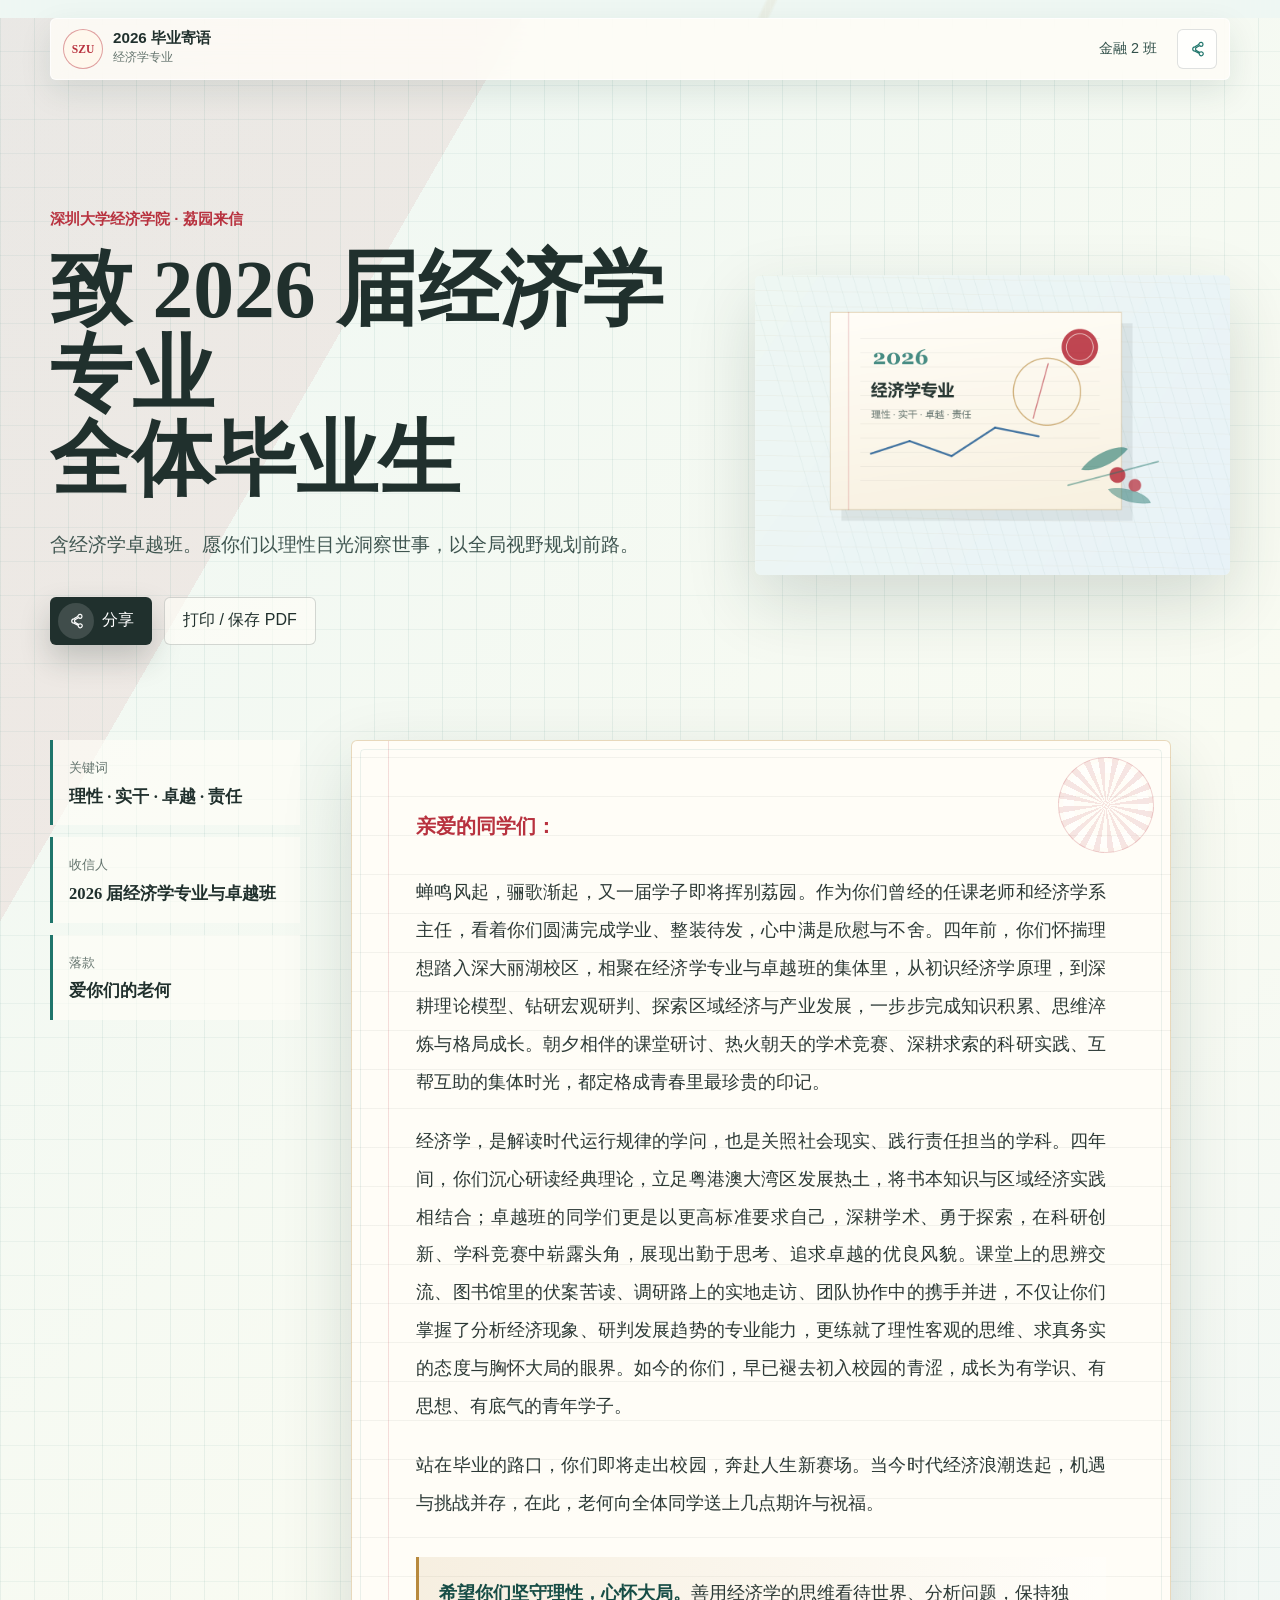
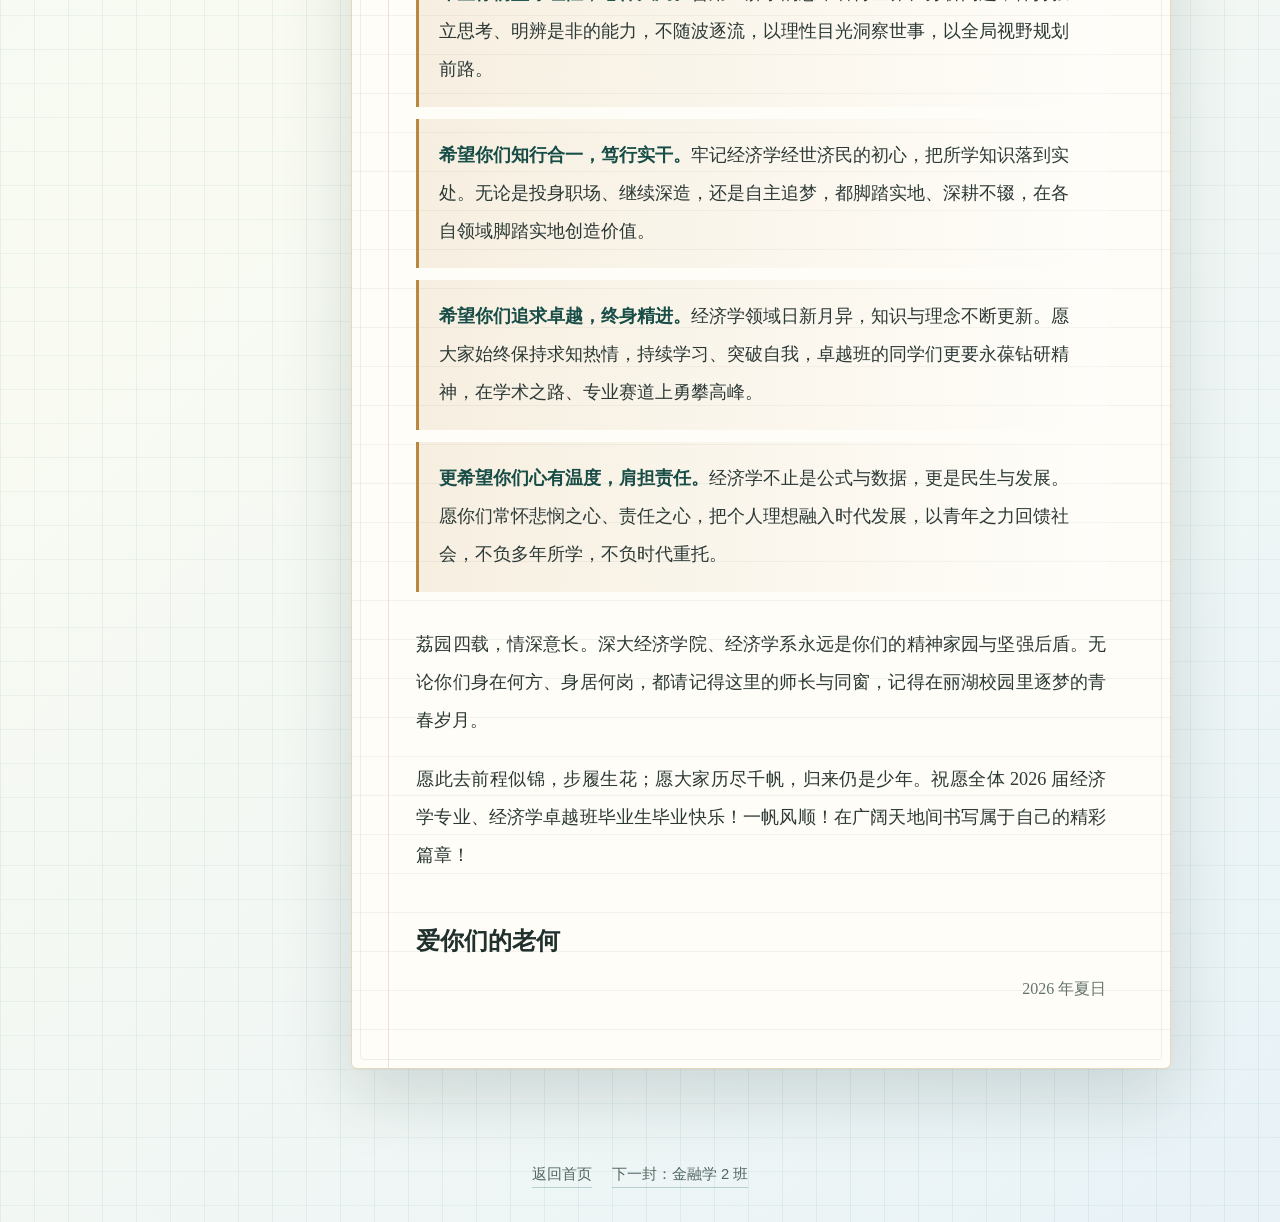
==== economics/index.html @ 9182ce5f "Add files via upload" ====
<!doctype html>
<html lang="zh-CN">
  <head>
    <meta charset="utf-8">
    <meta name="viewport" content="width=device-width, initial-scale=1">
    <title>致 2026 届经济学专业全体毕业生</title>
    <meta name="description" content="老何写给 2026 届经济学专业与经济学卓越班全体毕业生的毕业寄语。">
    <meta property="og:type" content="article">
    <meta property="og:title" content="致 2026 届经济学专业全体毕业生">
    <meta property="og:description" content="愿此去前程似锦，步履生花。">
    <meta property="og:image" content="../assets/economics-share.png">
    <meta name="theme-color" content="#eef7f3">
    <link rel="manifest" href="../manifest.webmanifest">
    <link rel="stylesheet" href="../assets/styles.css">
  </head>
  <body class="letter-page economics-page">
    <div class="reading-progress" aria-hidden="true"></div>
    <header class="topbar">
      <a class="brand-mark" href="../" aria-label="返回首页">
        <span class="brand-seal">SZU</span>
        <span>
          <strong>2026 毕业寄语</strong>
          <small>经济学专业</small>
        </span>
      </a>
      <nav class="top-actions" aria-label="页面导航">
        <a href="../finance-2/" class="ghost-link">金融 2 班</a>
        <button class="icon-button" type="button" data-share title="分享本页" aria-label="分享本页">
          <svg viewBox="0 0 24 24"><path d="M18 8a3 3 0 1 0-2.8-4H15a3 3 0 0 0 .2 1L8.8 8.7A3 3 0 1 0 9 15.3l6.4 3.6a3 3 0 1 0 .8-1.8L9.8 13.5a3.2 3.2 0 0 0 0-3l6.4-3.6c.5.6 1.1 1 1.8 1.1Z"/></svg>
        </button>
      </nav>
    </header>

    <main>
      <section class="letter-hero">
        <div class="letter-hero-copy">
          <p class="kicker">深圳大学经济学院 · 荔园来信</p>
          <h1>致 2026 届经济学专业<br>全体毕业生</h1>
          <p class="lead">含经济学卓越班。愿你们以理性目光洞察世事，以全局视野规划前路。</p>
          <div class="letter-actions">
            <button type="button" class="primary-link button-link" data-share>
              <span class="icon-circle" aria-hidden="true">
                <svg viewBox="0 0 24 24"><path d="M18 8a3 3 0 1 0-2.8-4H15a3 3 0 0 0 .2 1L8.8 8.7A3 3 0 1 0 9 15.3l6.4 3.6a3 3 0 1 0 .8-1.8L9.8 13.5a3.2 3.2 0 0 0 0-3l6.4-3.6c.5.6 1.1 1 1.8 1.1Z"/></svg>
              </span>
              分享
            </button>
            <button type="button" class="secondary-link button-link" data-print>打印 / 保存 PDF</button>
          </div>
        </div>
        <figure class="hero-art">
          <img src="../assets/economics-share.png" alt="经济学毕业信笺插画">
        </figure>
      </section>

      <section class="letter-layout">
        <aside class="letter-side">
          <div class="side-block">
            <span>关键词</span>
            <strong>理性 · 实干 · 卓越 · 责任</strong>
          </div>
          <div class="side-block">
            <span>收信人</span>
            <strong>2026 届经济学专业与卓越班</strong>
          </div>
          <div class="side-block">
            <span>落款</span>
            <strong>爱你们的老何</strong>
          </div>
        </aside>

        <article class="letter-paper">
          <p class="letter-to">亲爱的同学们：</p>
          <p>蝉鸣风起，骊歌渐起，又一届学子即将挥别荔园。作为你们曾经的任课老师和经济学系主任，看着你们圆满完成学业、整装待发，心中满是欣慰与不舍。四年前，你们怀揣理想踏入深大丽湖校区，相聚在经济学专业与卓越班的集体里，从初识经济学原理，到深耕理论模型、钻研宏观研判、探索区域经济与产业发展，一步步完成知识积累、思维淬炼与格局成长。朝夕相伴的课堂研讨、热火朝天的学术竞赛、深耕求索的科研实践、互帮互助的集体时光，都定格成青春里最珍贵的印记。</p>
          <p>经济学，是解读时代运行规律的学问，也是关照社会现实、践行责任担当的学科。四年间，你们沉心研读经典理论，立足粤港澳大湾区发展热土，将书本知识与区域经济实践相结合；卓越班的同学们更是以更高标准要求自己，深耕学术、勇于探索，在科研创新、学科竞赛中崭露头角，展现出勤于思考、追求卓越的优良风貌。课堂上的思辨交流、图书馆里的伏案苦读、调研路上的实地走访、团队协作中的携手并进，不仅让你们掌握了分析经济现象、研判发展趋势的专业能力，更练就了理性客观的思维、求真务实的态度与胸怀大局的眼界。如今的你们，早已褪去初入校园的青涩，成长为有学识、有思想、有底气的青年学子。</p>
          <p>站在毕业的路口，你们即将走出校园，奔赴人生新赛场。当今时代经济浪潮迭起，机遇与挑战并存，在此，老何向全体同学送上几点期许与祝福。</p>

          <div class="wish-list" aria-label="期许与祝福">
            <p><strong>希望你们坚守理性，心怀大局。</strong>善用经济学的思维看待世界、分析问题，保持独立思考、明辨是非的能力，不随波逐流，以理性目光洞察世事，以全局视野规划前路。</p>
            <p><strong>希望你们知行合一，笃行实干。</strong>牢记经济学经世济民的初心，把所学知识落到实处。无论是投身职场、继续深造，还是自主追梦，都脚踏实地、深耕不辍，在各自领域脚踏实地创造价值。</p>
            <p><strong>希望你们追求卓越，终身精进。</strong>经济学领域日新月异，知识与理念不断更新。愿大家始终保持求知热情，持续学习、突破自我，卓越班的同学们更要永葆钻研精神，在学术之路、专业赛道上勇攀高峰。</p>
            <p><strong>更希望你们心有温度，肩担责任。</strong>经济学不止是公式与数据，更是民生与发展。愿你们常怀悲悯之心、责任之心，把个人理想融入时代发展，以青年之力回馈社会，不负多年所学，不负时代重托。</p>
          </div>

          <p>荔园四载，情深意长。深大经济学院、经济学系永远是你们的精神家园与坚强后盾。无论你们身在何方、身居何岗，都请记得这里的师长与同窗，记得在丽湖校园里逐梦的青春岁月。</p>
          <p>愿此去前程似锦，步履生花；愿大家历尽千帆，归来仍是少年。祝愿全体 2026 届经济学专业、经济学卓越班毕业生毕业快乐！一帆风顺！在广阔天地间书写属于自己的精彩篇章！</p>

          <footer class="letter-signature">
            <p>爱你们的老何</p>
            <time datetime="2026-06">2026 年夏日</time>
          </footer>
        </article>
      </section>
    </main>

    <footer class="site-footer">
      <a href="../">返回首页</a>
      <a href="../finance-2/">下一封：金融学 2 班</a>
    </footer>
    <script src="../assets/main.js"></script>
  </body>
</html>
---- assets/styles.css ----
:root {
  --ink: #20302d;
  --muted: #64746e;
  --paper: #fffdf7;
  --paper-deep: #f7f0df;
  --mist: #eef7f3;
  --mist-2: #d9ece8;
  --jade: #1f756b;
  --blue: #1e5b93;
  --lychee: #b8323f;
  --gold: #b8893d;
  --line: rgba(32, 48, 45, 0.14);
  --shadow: 0 26px 70px rgba(17, 47, 43, 0.16);
  --radius: 6px;
  --serif: "Source Han Serif SC", "Noto Serif CJK SC", "Songti SC", "SimSun", serif;
  --sans: "Source Han Sans SC", "Noto Sans CJK SC", "Microsoft YaHei", sans-serif;
}

* {
  box-sizing: border-box;
}

html {
  min-width: 320px;
  background: var(--mist);
  color: var(--ink);
  scroll-behavior: smooth;
}

body {
  min-height: 100vh;
  margin: 0;
  font-family: var(--sans);
  line-height: 1.8;
  letter-spacing: 0;
  background:
    linear-gradient(90deg, rgba(31, 117, 107, 0.08) 1px, transparent 1px),
    linear-gradient(0deg, rgba(31, 117, 107, 0.06) 1px, transparent 1px),
    linear-gradient(120deg, rgba(184, 50, 63, 0.08) 0 18%, transparent 18% 100%),
    linear-gradient(135deg, #eef7f3 0%, #f9fbf2 48%, #e8f2f7 100%);
  background-size: 34px 34px, 34px 34px, auto, auto;
}

body::before {
  content: "";
  position: fixed;
  inset: 0;
  z-index: -1;
  pointer-events: none;
  opacity: 0.28;
  background-image:
    linear-gradient(115deg, transparent 0 45%, rgba(184, 137, 61, 0.25) 45.2% 45.6%, transparent 45.8% 100%),
    repeating-linear-gradient(90deg, rgba(255, 255, 255, 0.28) 0 1px, transparent 1px 5px);
}

a {
  color: inherit;
  text-decoration: none;
}

button,
a {
  -webkit-tap-highlight-color: transparent;
}

button {
  font: inherit;
}

svg {
  width: 1em;
  height: 1em;
  fill: none;
  stroke: currentColor;
  stroke-linecap: round;
  stroke-linejoin: round;
  stroke-width: 1.8;
}

img {
  display: block;
  max-width: 100%;
}

.reading-progress {
  position: fixed;
  top: 0;
  left: 0;
  z-index: 20;
  width: 0;
  height: 3px;
  background: linear-gradient(90deg, var(--lychee), var(--gold), var(--jade));
  box-shadow: 0 2px 12px rgba(184, 50, 63, 0.24);
}

.topbar {
  position: sticky;
  top: 0;
  z-index: 10;
  display: flex;
  align-items: center;
  justify-content: space-between;
  gap: 18px;
  width: min(1180px, calc(100% - 40px));
  margin: 18px auto 0;
  padding: 10px 12px;
  border: 1px solid rgba(255, 255, 255, 0.72);
  border-radius: var(--radius);
  background: rgba(255, 253, 247, 0.82);
  box-shadow: 0 12px 32px rgba(24, 55, 50, 0.1);
  backdrop-filter: blur(16px);
}

.brand-mark {
  display: inline-flex;
  align-items: center;
  gap: 10px;
  min-width: 0;
}

.brand-seal {
  display: grid;
  flex: 0 0 auto;
  width: 40px;
  height: 40px;
  place-items: center;
  border: 1px solid rgba(184, 50, 63, 0.45);
  border-radius: 50%;
  color: var(--lychee);
  font-family: Georgia, "Times New Roman", serif;
  font-size: 0.72rem;
  font-weight: 700;
  letter-spacing: 0;
  background: #fff8ed;
}

.brand-mark strong,
.brand-mark small {
  display: block;
  overflow: hidden;
  text-overflow: ellipsis;
  white-space: nowrap;
}

.brand-mark strong {
  font-size: 0.95rem;
  line-height: 1.2;
}

.brand-mark small {
  color: var(--muted);
  font-size: 0.75rem;
}

.top-actions {
  display: inline-flex;
  align-items: center;
  gap: 8px;
  flex: 0 0 auto;
}

.ghost-link,
.icon-button,
.primary-link,
.secondary-link {
  display: inline-flex;
  align-items: center;
  justify-content: center;
  gap: 8px;
  min-height: 40px;
  border-radius: var(--radius);
}

.ghost-link {
  padding: 0 12px;
  color: #31504a;
  font-size: 0.9rem;
}

.ghost-link:hover,
.ghost-link:focus-visible {
  background: rgba(31, 117, 107, 0.1);
}

.icon-button {
  width: 40px;
  border: 1px solid var(--line);
  color: var(--jade);
  background: rgba(255, 255, 255, 0.7);
  cursor: pointer;
}

.icon-button:hover,
.icon-button:focus-visible {
  border-color: rgba(31, 117, 107, 0.45);
  background: #fff;
}

main {
  width: min(1180px, calc(100% - 40px));
  margin: 0 auto;
}

.home-hero,
.letter-hero {
  display: grid;
  grid-template-columns: minmax(0, 1fr) minmax(360px, 0.74fr);
  gap: clamp(26px, 5vw, 72px);
  align-items: center;
  min-height: min(640px, calc(100vh - 170px));
  padding: clamp(42px, 7vw, 96px) 0 40px;
}

.home-copy,
.letter-hero-copy {
  position: relative;
  z-index: 1;
}

.kicker {
  margin: 0 0 16px;
  color: var(--lychee);
  font-size: 0.95rem;
  font-weight: 700;
}

h1 {
  margin: 0;
  max-width: 820px;
  font-family: var(--serif);
  font-size: 5.8rem;
  font-weight: 800;
  line-height: 1.04;
  letter-spacing: 0;
}

.letter-hero h1 {
  font-size: 5.1rem;
}

.lead {
  max-width: 660px;
  margin: 24px 0 0;
  color: #3f5550;
  font-size: 1.16rem;
  line-height: 1.95;
}

.hero-commands,
.letter-actions {
  display: flex;
  flex-wrap: wrap;
  gap: 12px;
  margin-top: 34px;
}

.primary-link,
.secondary-link {
  border: 0;
  cursor: pointer;
}

.primary-link {
  min-height: 48px;
  padding: 0 18px 0 8px;
  color: #fff;
  background: var(--ink);
  box-shadow: 0 14px 30px rgba(32, 48, 45, 0.22);
}

.secondary-link {
  min-height: 48px;
  padding: 0 18px;
  border: 1px solid rgba(32, 48, 45, 0.18);
  color: var(--ink);
  background: rgba(255, 253, 247, 0.62);
}

.primary-link:hover,
.primary-link:focus-visible {
  transform: translateY(-1px);
  background: #14211e;
}

.secondary-link:hover,
.secondary-link:focus-visible {
  transform: translateY(-1px);
  border-color: rgba(31, 117, 107, 0.42);
  background: #fffdf7;
}

.button-link {
  appearance: none;
}

.icon-circle {
  display: grid;
  width: 36px;
  height: 36px;
  place-items: center;
  border-radius: 50%;
  background: rgba(255, 255, 255, 0.14);
}

.hero-art {
  position: relative;
  margin: 0;
}

.hero-art img {
  width: 100%;
  border-radius: var(--radius);
  box-shadow: var(--shadow);
}

.hero-art::before {
  content: "";
  position: absolute;
  inset: 14px -14px -14px 14px;
  z-index: -1;
  border: 1px solid rgba(184, 137, 61, 0.42);
  border-radius: var(--radius);
}

.home-art {
  transform: rotate(1.2deg);
}

.letter-grid {
  display: grid;
  grid-template-columns: repeat(2, minmax(0, 1fr));
  gap: 18px;
  padding: 8px 0 70px;
}

.letter-tile {
  position: relative;
  min-height: 250px;
  padding: clamp(22px, 4vw, 34px);
  overflow: hidden;
  border: 1px solid rgba(255, 255, 255, 0.78);
  border-radius: var(--radius);
  background: rgba(255, 253, 247, 0.76);
  box-shadow: 0 18px 50px rgba(24, 55, 50, 0.11);
}

.letter-tile::after {
  content: "";
  position: absolute;
  right: -40px;
  bottom: -54px;
  width: 260px;
  height: 190px;
  border: 1px solid rgba(184, 50, 63, 0.22);
  border-radius: var(--radius);
  background:
    linear-gradient(120deg, rgba(255, 255, 255, 0.48), transparent),
    repeating-linear-gradient(135deg, rgba(31, 117, 107, 0.14) 0 1px, transparent 1px 10px);
  transform: rotate(-8deg);
}

.letter-tile:hover,
.letter-tile:focus-visible {
  transform: translateY(-3px);
  border-color: rgba(31, 117, 107, 0.28);
  box-shadow: 0 26px 65px rgba(24, 55, 50, 0.16);
}

.tile-label,
.tile-subtitle,
.tile-text {
  display: block;
}

.tile-label {
  width: 48px;
  padding-bottom: 6px;
  border-bottom: 2px solid currentColor;
  color: var(--lychee);
  font-family: Georgia, "Times New Roman", serif;
  font-weight: 700;
}

.tile-subtitle {
  margin-top: 28px;
  color: var(--muted);
  font-size: 0.92rem;
}

.letter-tile strong {
  display: block;
  max-width: 560px;
  margin-top: 8px;
  font-family: var(--serif);
  font-size: 2.25rem;
  line-height: 1.24;
}

.tile-text {
  max-width: 450px;
  margin-top: 18px;
  color: #4f625e;
}

.tile-arrow {
  position: absolute;
  right: 24px;
  top: 24px;
  z-index: 1;
  display: grid;
  width: 44px;
  height: 44px;
  place-items: center;
  border-radius: 50%;
  color: var(--jade);
  background: rgba(31, 117, 107, 0.1);
}

.letter-layout {
  display: grid;
  grid-template-columns: minmax(190px, 250px) minmax(0, 820px);
  gap: clamp(22px, 4vw, 54px);
  align-items: start;
  margin: 0 auto;
  padding: 20px 0 70px;
}

.letter-side {
  position: sticky;
  top: 96px;
  display: grid;
  gap: 12px;
}

.side-block {
  padding: 16px;
  border-left: 3px solid var(--jade);
  background: rgba(255, 253, 247, 0.62);
}

.finance-page .side-block {
  border-left-color: var(--blue);
}

.side-block span,
.side-block strong {
  display: block;
}

.side-block span {
  color: var(--muted);
  font-size: 0.82rem;
}

.side-block strong {
  margin-top: 4px;
  font-family: var(--serif);
  font-size: 1.04rem;
  line-height: 1.55;
}

.letter-paper {
  position: relative;
  padding: clamp(28px, 5vw, 64px);
  border: 1px solid rgba(184, 137, 61, 0.32);
  border-radius: var(--radius);
  background:
    linear-gradient(90deg, rgba(184, 50, 63, 0.16), rgba(184, 50, 63, 0.16)) 36px 0 / 1px 100% no-repeat,
    repeating-linear-gradient(0deg, transparent 0 38px, rgba(32, 48, 45, 0.055) 38px 39px),
    var(--paper);
  box-shadow: var(--shadow);
}

.letter-paper::before,
.letter-paper::after {
  content: "";
  position: absolute;
  pointer-events: none;
}

.letter-paper::before {
  top: 16px;
  right: 16px;
  width: 94px;
  height: 94px;
  border: 1px solid rgba(184, 50, 63, 0.28);
  border-radius: 50%;
  background:
    repeating-conic-gradient(from 8deg, rgba(184, 50, 63, 0.16) 0deg 8deg, transparent 8deg 18deg),
    radial-gradient(circle, transparent 48%, rgba(255, 255, 255, 0.64) 49% 64%, transparent 65%);
  opacity: 0.75;
}

.letter-paper::after {
  inset: 8px;
  border: 1px solid rgba(31, 117, 107, 0.09);
  border-radius: calc(var(--radius) - 2px);
}

.letter-paper p {
  position: relative;
  z-index: 1;
  margin: 0 0 1.15em;
  color: #2c3936;
  font-family: var(--serif);
  font-size: 1.14rem;
  line-height: 2.08;
  text-align: justify;
  text-justify: inter-ideograph;
}

.letter-paper .letter-to {
  margin-bottom: 1.3em;
  color: var(--lychee);
  font-size: 1.28rem;
  font-weight: 700;
  text-align: left;
}

.wish-list {
  position: relative;
  z-index: 1;
  display: grid;
  gap: 12px;
  margin: 34px 0;
}

.wish-list p {
  margin: 0;
  padding: 18px 20px;
  border-left: 3px solid var(--gold);
  background: linear-gradient(90deg, rgba(184, 137, 61, 0.12), rgba(255, 255, 255, 0.3));
  text-align: left;
}

.wish-list strong {
  color: #174d46;
}

.finance-page .wish-list strong {
  color: #1e5b93;
}

.letter-signature {
  position: relative;
  z-index: 1;
  margin-top: 42px;
  text-align: right;
}

.letter-signature p,
.letter-signature time {
  display: block;
  margin: 0;
  color: var(--ink);
  font-family: var(--serif);
}

.letter-signature p {
  font-size: 1.52rem;
  font-weight: 800;
}

.letter-signature time {
  margin-top: 8px;
  color: var(--muted);
}

.site-footer {
  display: flex;
  justify-content: center;
  gap: 20px;
  width: min(1180px, calc(100% - 40px));
  margin: 0 auto;
  padding: 22px 0 34px;
  color: #526762;
  font-size: 0.92rem;
}

.site-footer a {
  border-bottom: 1px solid rgba(31, 117, 107, 0.28);
}

.site-footer a:hover,
.site-footer a:focus-visible {
  color: var(--jade);
}

.toast {
  position: fixed;
  left: 50%;
  bottom: 24px;
  z-index: 30;
  max-width: calc(100% - 32px);
  padding: 10px 14px;
  border-radius: var(--radius);
  color: #fff;
  background: rgba(32, 48, 45, 0.92);
  box-shadow: 0 16px 40px rgba(32, 48, 45, 0.2);
  transform: translateX(-50%) translateY(12px);
  opacity: 0;
  transition: opacity 180ms ease, transform 180ms ease;
}

.toast.is-visible {
  transform: translateX(-50%) translateY(0);
  opacity: 1;
}

@media (max-width: 900px) {
  h1 {
    font-size: 4.15rem;
  }

  .letter-hero h1 {
    font-size: 3.85rem;
  }

  .home-hero,
  .letter-hero,
  .letter-layout {
    grid-template-columns: 1fr;
  }

  .home-hero,
  .letter-hero {
    min-height: auto;
  }

  .home-art {
    transform: none;
  }

  .letter-grid {
    grid-template-columns: 1fr;
  }

  .letter-side {
    position: static;
    grid-template-columns: repeat(3, minmax(0, 1fr));
  }
}

@media (max-width: 640px) {
  body {
    background-size: 24px 24px, 24px 24px, auto, auto;
  }

  .topbar,
  main,
  .site-footer {
    width: min(100% - 24px, 1180px);
  }

  .topbar {
    margin-top: 12px;
    padding: 8px;
  }

  .brand-seal {
    width: 34px;
    height: 34px;
    font-size: 0.64rem;
  }

  .brand-mark strong {
    max-width: 9.8em;
    font-size: 0.86rem;
  }

  .brand-mark small,
  .ghost-link {
    font-size: 0.76rem;
  }

  .top-actions {
    gap: 4px;
  }

  .ghost-link {
    padding: 0 8px;
  }

  .home-hero,
  .letter-hero {
    gap: 28px;
    padding-top: 44px;
  }

  .kicker {
    font-size: 0.8rem;
  }

  h1,
  .letter-hero h1 {
    font-size: 2.55rem;
  }

  .lead {
    margin-top: 18px;
    font-size: 1rem;
  }

  .letter-tile strong {
    font-size: 1.5rem;
  }

  .hero-commands,
  .letter-actions {
    display: grid;
    grid-template-columns: 1fr;
  }

  .primary-link,
  .secondary-link {
    width: 100%;
  }

  .letter-side {
    grid-template-columns: 1fr;
  }

  .letter-paper {
    padding: 28px 20px 34px 26px;
    background:
      linear-gradient(90deg, rgba(184, 50, 63, 0.14), rgba(184, 50, 63, 0.14)) 18px 0 / 1px 100% no-repeat,
      repeating-linear-gradient(0deg, transparent 0 36px, rgba(32, 48, 45, 0.055) 36px 37px),
      var(--paper);
  }

  .letter-paper::before {
    width: 70px;
    height: 70px;
  }

  .letter-paper p {
    font-size: 1.04rem;
    line-height: 2;
  }

  .letter-paper .letter-to {
    font-size: 1.12rem;
  }

  .letter-signature p {
    font-size: 1.25rem;
  }

  .wish-list p {
    padding: 15px 16px;
  }

  .site-footer {
    flex-wrap: wrap;
    gap: 10px 16px;
  }
}

@media print {
  body {
    background: #fff;
  }

  .topbar,
  .letter-hero,
  .letter-side,
  .site-footer,
  .reading-progress,
  .toast {
    display: none !important;
  }

  main {
    width: 100%;
  }

  .letter-layout {
    display: block;
    padding: 0;
  }

  .letter-paper {
    box-shadow: none;
    border: 0;
  }
}
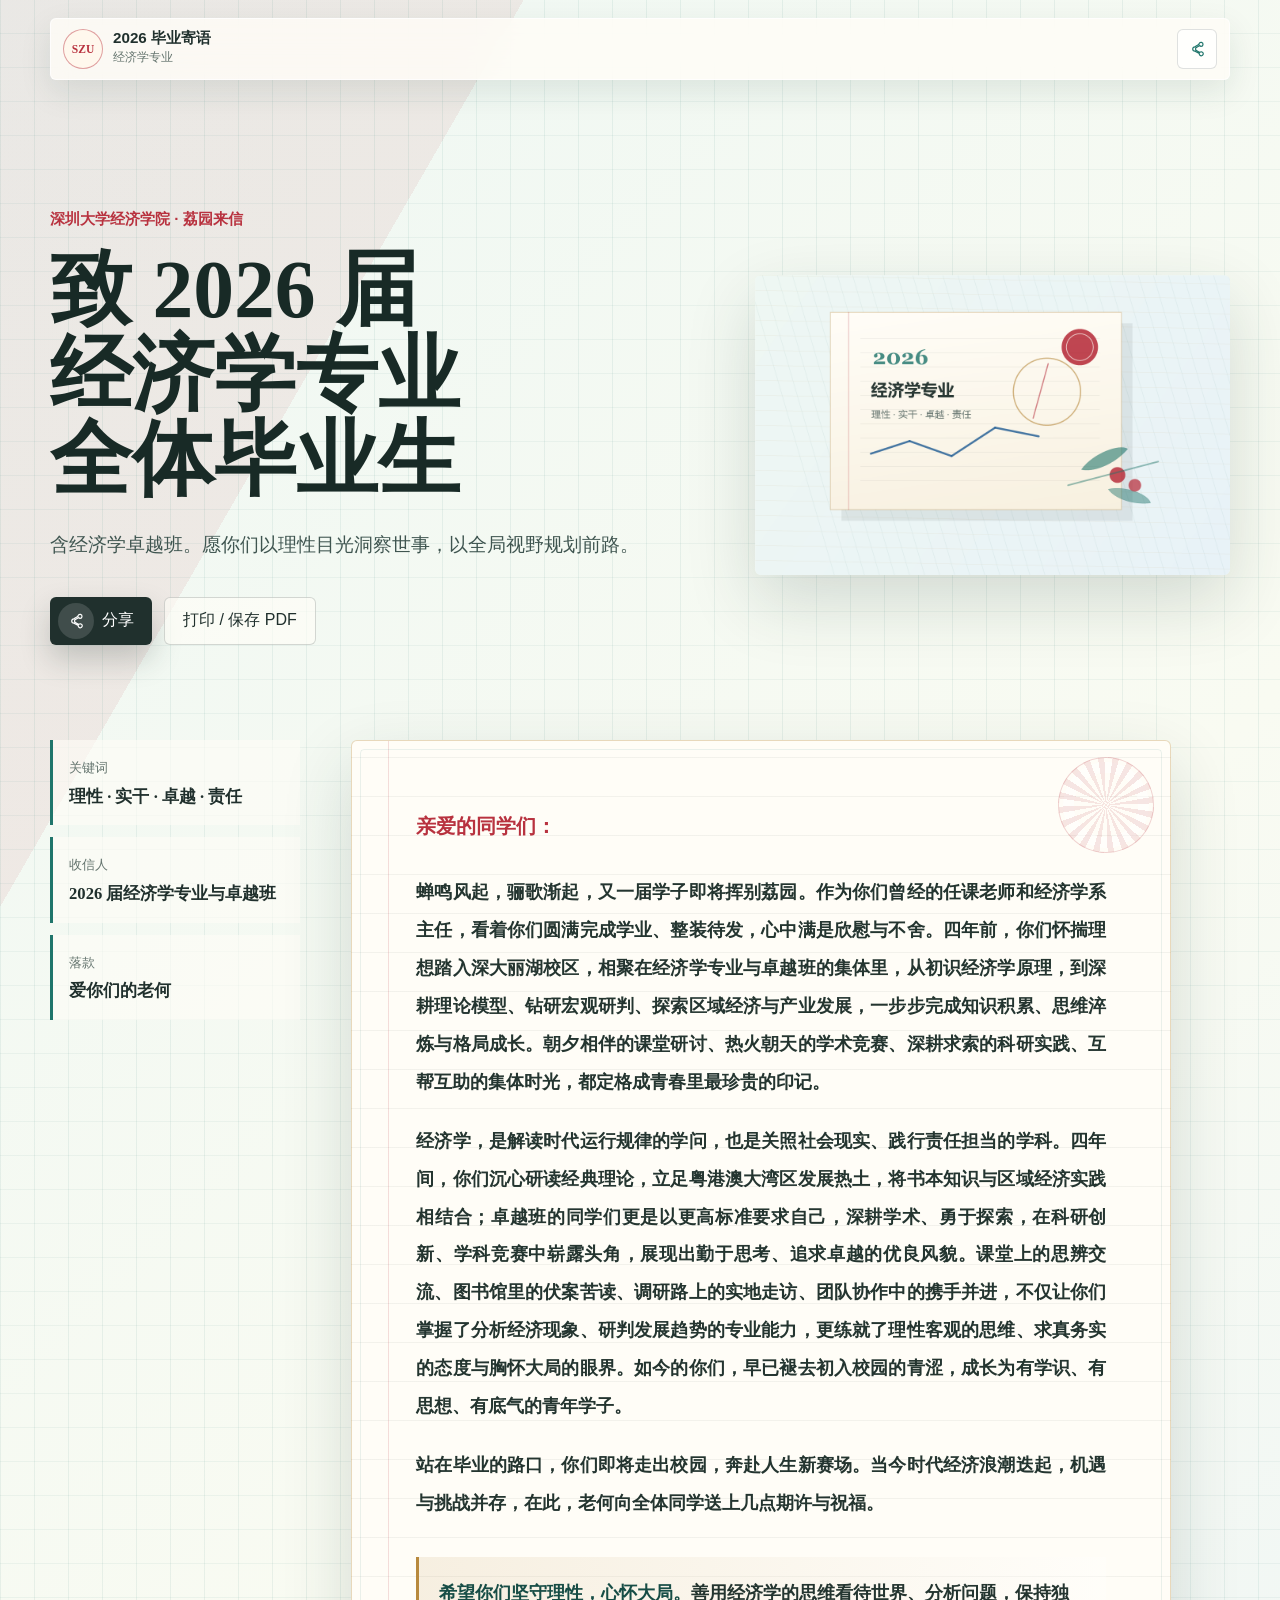
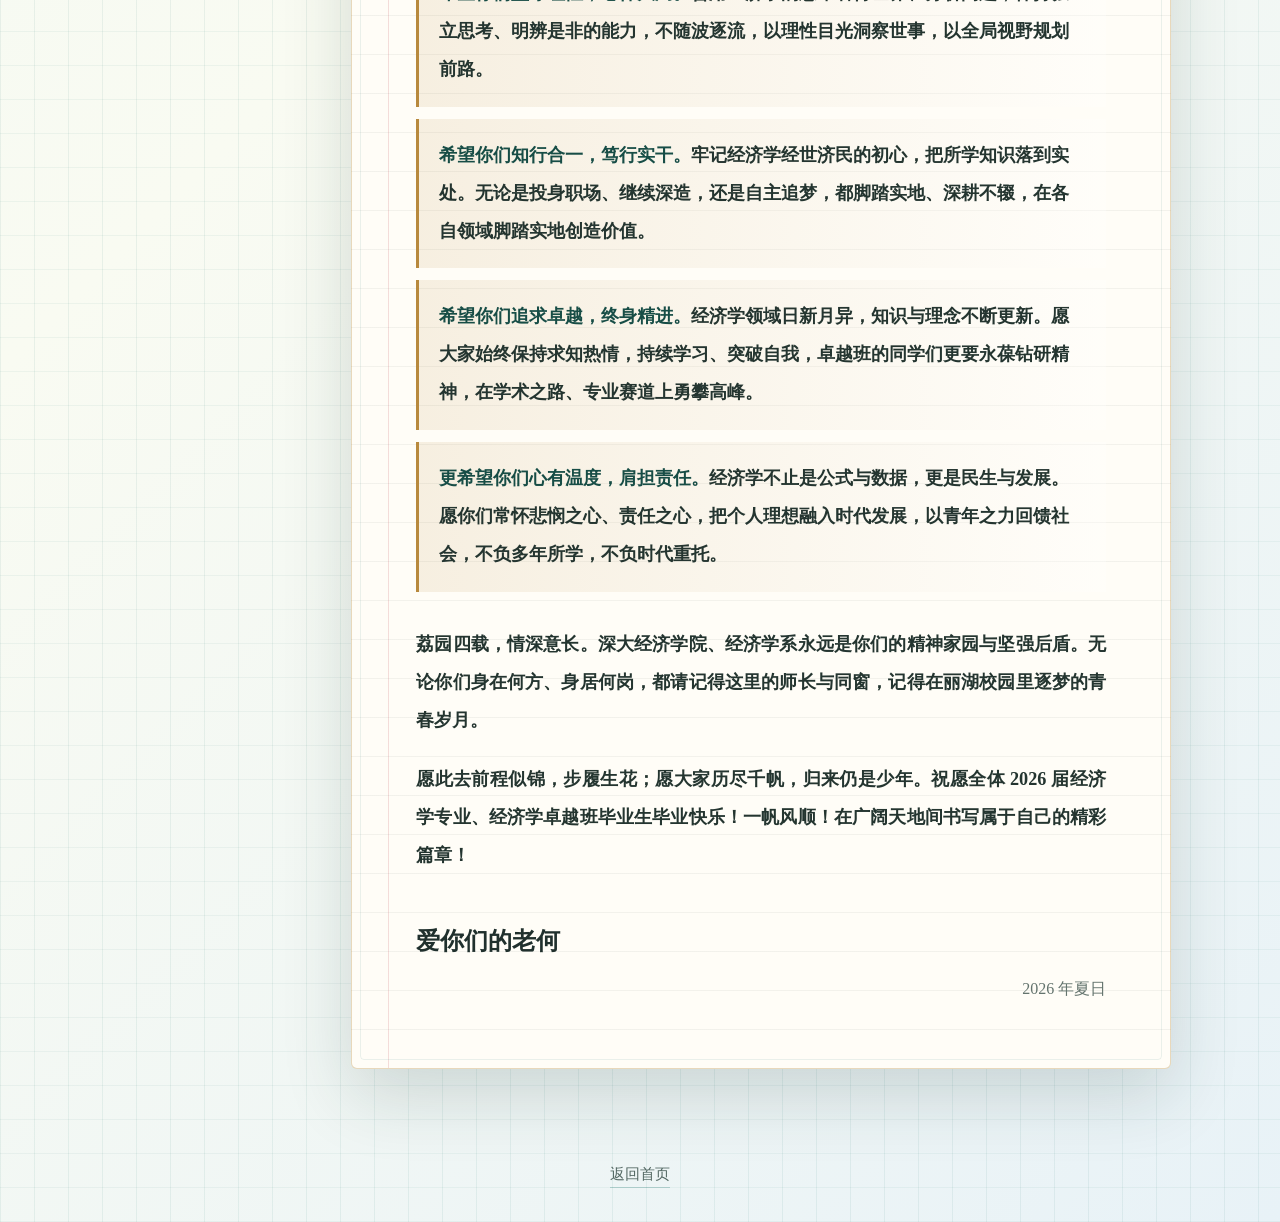
==== commit 0660693b: "Add files via upload" ====
--- a/economics/index.html
+++ b/economics/index.html
@@ -2,7 +2,7 @@
 <html lang="zh-CN">
   <head>
     <meta charset="utf-8">
-    <meta name="viewport" content="width=device-width, initial-scale=1">
+    <meta name="viewport" content="width=device-width, initial-scale=1, viewport-fit=cover">
     <title>致 2026 届经济学专业全体毕业生</title>
     <meta name="description" content="老何写给 2026 届经济学专业与经济学卓越班全体毕业生的毕业寄语。">
     <meta property="og:type" content="article">
@@ -16,7 +16,7 @@
   <body class="letter-page economics-page">
     <div class="reading-progress" aria-hidden="true"></div>
     <header class="topbar">
-      <a class="brand-mark" href="../" aria-label="返回首页">
+      <a class="brand-mark" href="../index.html" aria-label="返回首页">
         <span class="brand-seal">SZU</span>
         <span>
           <strong>2026 毕业寄语</strong>
@@ -24,7 +24,6 @@
         </span>
       </a>
       <nav class="top-actions" aria-label="页面导航">
-        <a href="../finance-2/" class="ghost-link">金融 2 班</a>
         <button class="icon-button" type="button" data-share title="分享本页" aria-label="分享本页">
           <svg viewBox="0 0 24 24"><path d="M18 8a3 3 0 1 0-2.8-4H15a3 3 0 0 0 .2 1L8.8 8.7A3 3 0 1 0 9 15.3l6.4 3.6a3 3 0 1 0 .8-1.8L9.8 13.5a3.2 3.2 0 0 0 0-3l6.4-3.6c.5.6 1.1 1 1.8 1.1Z"/></svg>
         </button>
@@ -93,8 +92,7 @@
     </main>
 
     <footer class="site-footer">
-      <a href="../">返回首页</a>
-      <a href="../finance-2/">下一封：金融学 2 班</a>
+      <a href="../index.html">返回首页</a>
     </footer>
     <script src="../assets/main.js"></script>
   </body>
--- a/assets/styles.css
+++ b/assets/styles.css
@@ -11,9 +11,10 @@
   --gold: #b8893d;
   --line: rgba(32, 48, 45, 0.14);
   --shadow: 0 26px 70px rgba(17, 47, 43, 0.16);
+  --mobile-shadow: 0 18px 38px rgba(17, 47, 43, 0.12);
   --radius: 6px;
-  --serif: "Source Han Serif SC", "Noto Serif CJK SC", "Songti SC", "SimSun", serif;
-  --sans: "Source Han Sans SC", "Noto Sans CJK SC", "Microsoft YaHei", sans-serif;
+  --serif: "FZSongYi-Z13S", "FZCuSong-B09S", "Source Han Serif SC", "Noto Serif CJK SC", "Songti SC", "STZhongsong", "SimSun", serif;
+  --sans: "FZLanTingHeiS-DB-GB", "Source Han Sans SC", "Noto Sans CJK SC", "Microsoft YaHei", sans-serif;
 }
 
 * {
@@ -25,6 +26,7 @@
   background: var(--mist);
   color: var(--ink);
   scroll-behavior: smooth;
+  overflow-x: hidden;
 }
 
 body {
@@ -39,6 +41,7 @@
     linear-gradient(120deg, rgba(184, 50, 63, 0.08) 0 18%, transparent 18% 100%),
     linear-gradient(135deg, #eef7f3 0%, #f9fbf2 48%, #e8f2f7 100%);
   background-size: 34px 34px, 34px 34px, auto, auto;
+  overflow-x: hidden;
 }
 
 body::before {
@@ -84,13 +87,16 @@
 
 .reading-progress {
   position: fixed;
-  top: 0;
+  top: env(safe-area-inset-top, 0);
   left: 0;
-  z-index: 20;
+  z-index: 999;
   width: 0;
   height: 3px;
   background: linear-gradient(90deg, var(--lychee), var(--gold), var(--jade));
   box-shadow: 0 2px 12px rgba(184, 50, 63, 0.24);
+  pointer-events: none;
+  transform: translateZ(0);
+  will-change: width;
 }
 
 .topbar {
@@ -144,6 +150,7 @@
 
 .brand-mark strong {
   font-size: 0.95rem;
+  font-weight: 800;
   line-height: 1.2;
 }
 
@@ -221,7 +228,7 @@
   margin: 0 0 16px;
   color: var(--lychee);
   font-size: 0.95rem;
-  font-weight: 700;
+  font-weight: 800;
 }
 
 h1 {
@@ -229,9 +236,11 @@
   max-width: 820px;
   font-family: var(--serif);
   font-size: 5.8rem;
-  font-weight: 800;
+  font-weight: 900;
   line-height: 1.04;
   letter-spacing: 0;
+  color: #182a26;
+  text-wrap: balance;
 }
 
 .letter-hero h1 {
@@ -501,9 +510,10 @@
   position: relative;
   z-index: 1;
   margin: 0 0 1.15em;
-  color: #2c3936;
+  color: #243530;
   font-family: var(--serif);
   font-size: 1.14rem;
+  font-weight: 600;
   line-height: 2.08;
   text-align: justify;
   text-justify: inter-ideograph;
@@ -513,7 +523,7 @@
   margin-bottom: 1.3em;
   color: var(--lychee);
   font-size: 1.28rem;
-  font-weight: 700;
+  font-weight: 900;
   text-align: left;
 }
 
@@ -535,6 +545,7 @@
 
 .wish-list strong {
   color: #174d46;
+  font-weight: 900;
 }
 
 .finance-page .wish-list strong {
@@ -558,7 +569,7 @@
 
 .letter-signature p {
   font-size: 1.52rem;
-  font-weight: 800;
+  font-weight: 900;
 }
 
 .letter-signature time {
@@ -642,19 +653,33 @@
 }
 
 @media (max-width: 640px) {
+  html {
+    scroll-padding-top: 68px;
+  }
+
   body {
     background-size: 24px 24px, 24px 24px, auto, auto;
+    padding-bottom: max(10px, env(safe-area-inset-bottom, 0));
+  }
+
+  .reading-progress {
+    top: auto;
+    bottom: max(0px, env(safe-area-inset-bottom, 0));
+    height: 5px;
+    box-shadow: 0 -2px 14px rgba(184, 50, 63, 0.28);
   }
 
   .topbar,
   main,
   .site-footer {
-    width: min(100% - 24px, 1180px);
+    width: min(100% - 22px, 1180px);
   }
 
   .topbar {
-    margin-top: 12px;
-    padding: 8px;
+    margin-top: 10px;
+    padding: 7px;
+    gap: 8px;
+    box-shadow: var(--mobile-shadow);
   }
 
   .brand-seal {
@@ -664,7 +689,7 @@
   }
 
   .brand-mark strong {
-    max-width: 9.8em;
+    max-width: 10.4em;
     font-size: 0.86rem;
   }
 
@@ -677,14 +702,20 @@
     gap: 4px;
   }
 
+  .icon-button {
+    width: 38px;
+    min-height: 38px;
+  }
+
   .ghost-link {
     padding: 0 8px;
   }
 
   .home-hero,
   .letter-hero {
-    gap: 28px;
-    padding-top: 44px;
+    gap: 22px;
+    padding-top: 30px;
+    padding-bottom: 28px;
   }
 
   .kicker {
@@ -693,35 +724,91 @@
 
   h1,
   .letter-hero h1 {
-    font-size: 2.55rem;
+    font-size: 2.45rem;
+    line-height: 1.12;
   }
 
   .lead {
     margin-top: 18px;
     font-size: 1rem;
+    line-height: 1.82;
   }
 
   .letter-tile strong {
     font-size: 1.5rem;
   }
 
-  .hero-commands,
+  .hero-commands {
+    display: grid;
+    grid-template-columns: 1fr;
+  }
+
   .letter-actions {
     display: grid;
-    grid-template-columns: 1fr;
+    grid-template-columns: minmax(0, 0.82fr) minmax(0, 1.18fr);
+    gap: 9px;
+    margin-top: 24px;
   }
 
   .primary-link,
   .secondary-link {
     width: 100%;
+    min-height: 44px;
+    padding: 0 10px;
+    font-size: 0.92rem;
+    white-space: nowrap;
+  }
+
+  .icon-circle {
+    width: 30px;
+    height: 30px;
+  }
+
+  .home-page .hero-art img {
+    max-height: 340px;
+    object-fit: cover;
+  }
+
+  .letter-page .hero-art {
+    display: none;
+  }
+
+  .letter-layout {
+    gap: 14px;
+    padding-top: 0;
   }
 
   .letter-side {
-    grid-template-columns: 1fr;
+    display: flex;
+    gap: 8px;
+    margin: -4px -11px 6px;
+    padding: 0 11px 4px;
+    overflow-x: auto;
+    scrollbar-width: none;
+  }
+
+  .letter-side::-webkit-scrollbar {
+    display: none;
+  }
+
+  .side-block {
+    flex: 0 0 164px;
+    padding: 11px 12px;
+    background: rgba(255, 253, 247, 0.78);
+  }
+
+  .side-block span {
+    font-size: 0.72rem;
+  }
+
+  .side-block strong {
+    font-size: 0.92rem;
+    line-height: 1.45;
   }
 
   .letter-paper {
-    padding: 28px 20px 34px 26px;
+    padding: 26px 18px 34px 25px;
+    box-shadow: var(--mobile-shadow);
     background:
       linear-gradient(90deg, rgba(184, 50, 63, 0.14), rgba(184, 50, 63, 0.14)) 18px 0 / 1px 100% no-repeat,
       repeating-linear-gradient(0deg, transparent 0 36px, rgba(32, 48, 45, 0.055) 36px 37px),
@@ -734,8 +821,10 @@
   }
 
   .letter-paper p {
-    font-size: 1.04rem;
-    line-height: 2;
+    font-size: 1.03rem;
+    font-weight: 600;
+    line-height: 1.95;
+    text-align: left;
   }
 
   .letter-paper .letter-to {
@@ -747,16 +836,32 @@
   }
 
   .wish-list p {
-    padding: 15px 16px;
+    padding: 14px 15px;
+    line-height: 1.86;
   }
 
   .site-footer {
     flex-wrap: wrap;
     gap: 10px 16px;
+    padding-bottom: 30px;
+  }
+
+  .toast {
+    bottom: max(22px, calc(env(safe-area-inset-bottom, 0) + 18px));
   }
 }
 
 @media print {
+  @page {
+    size: A4;
+    margin: 16mm 15mm;
+  }
+
+  * {
+    -webkit-print-color-adjust: exact;
+    print-color-adjust: exact;
+  }
+
   body {
     background: #fff;
   }
@@ -782,5 +887,28 @@
   .letter-paper {
     box-shadow: none;
     border: 0;
-  }
-}
+    padding: 0;
+    background: #fff;
+  }
+
+  .letter-paper::before,
+  .letter-paper::after {
+    display: none;
+  }
+
+  .letter-paper p {
+    color: #111;
+    font-size: 12.5pt;
+    font-weight: 500;
+    line-height: 1.9;
+  }
+
+  .wish-list {
+    break-inside: avoid;
+  }
+
+  .wish-list p {
+    border-left: 2pt solid #b8893d;
+    background: #fff;
+  }
+}
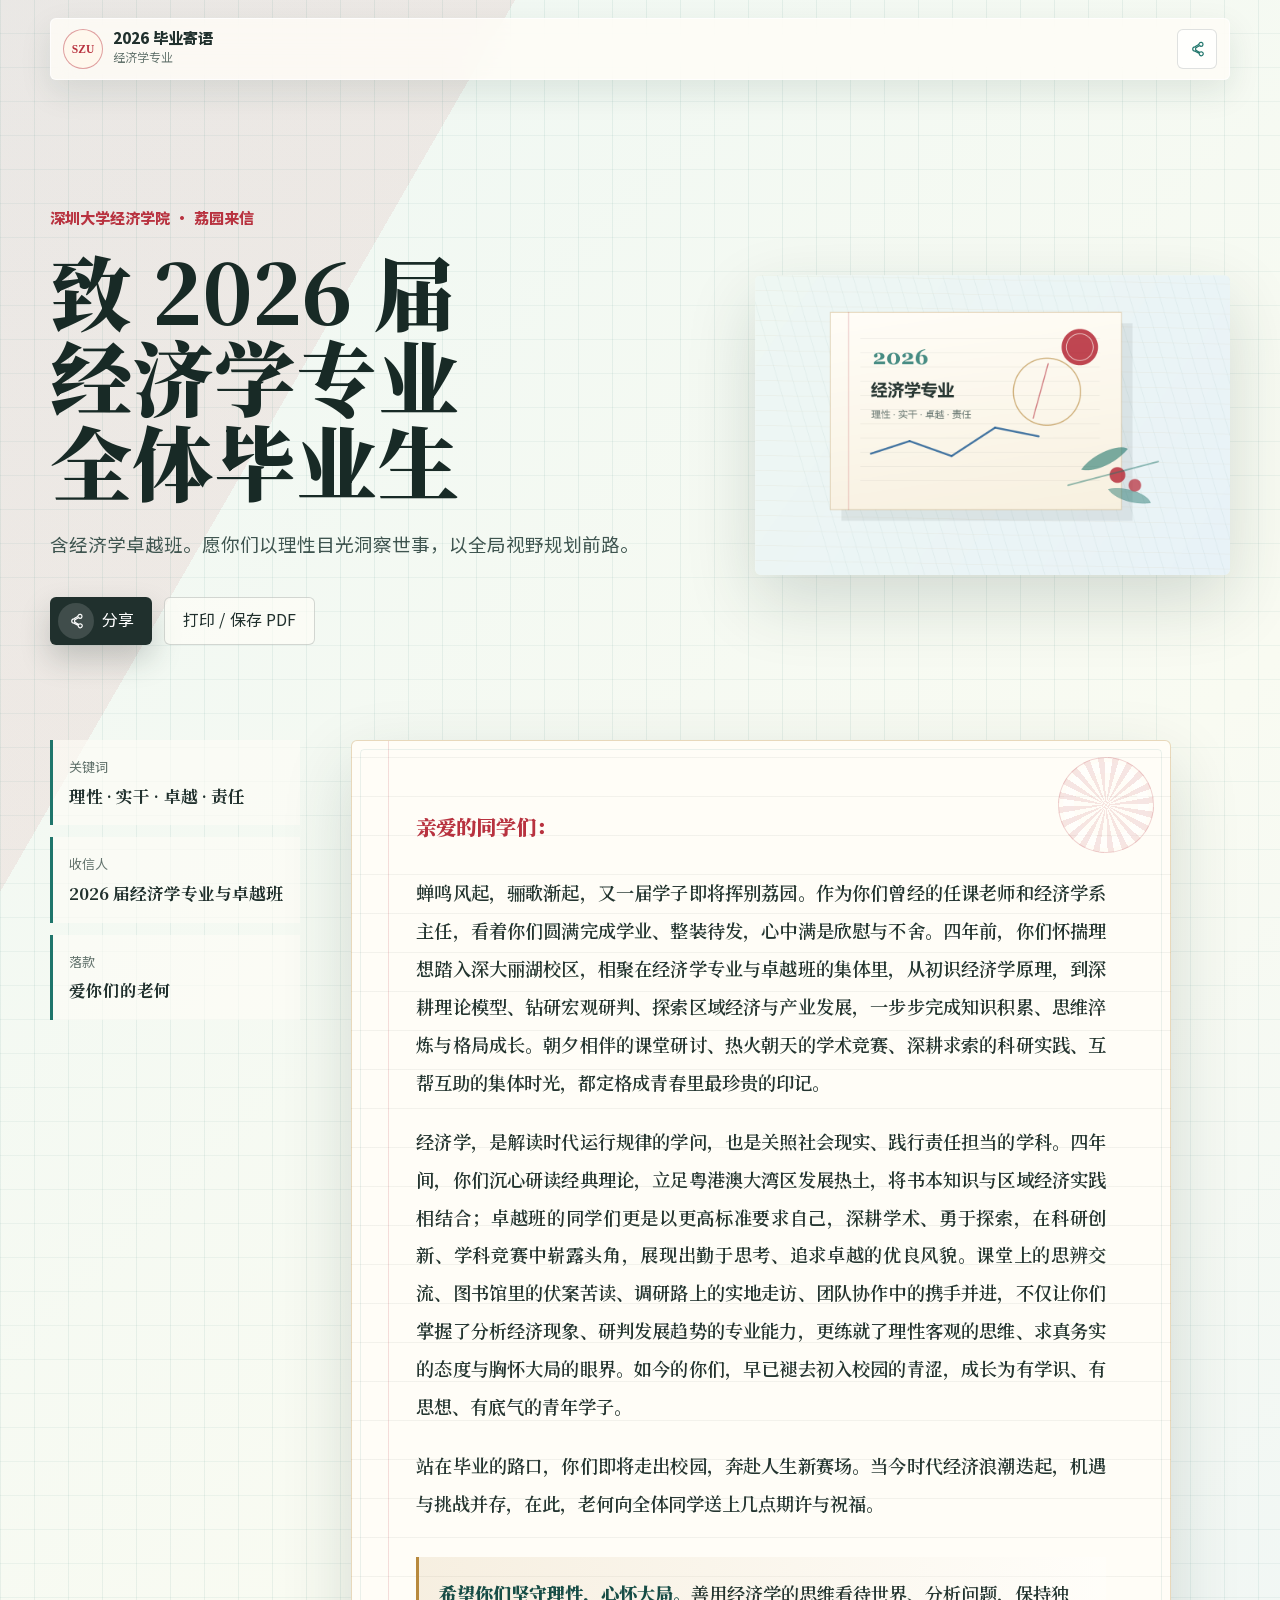
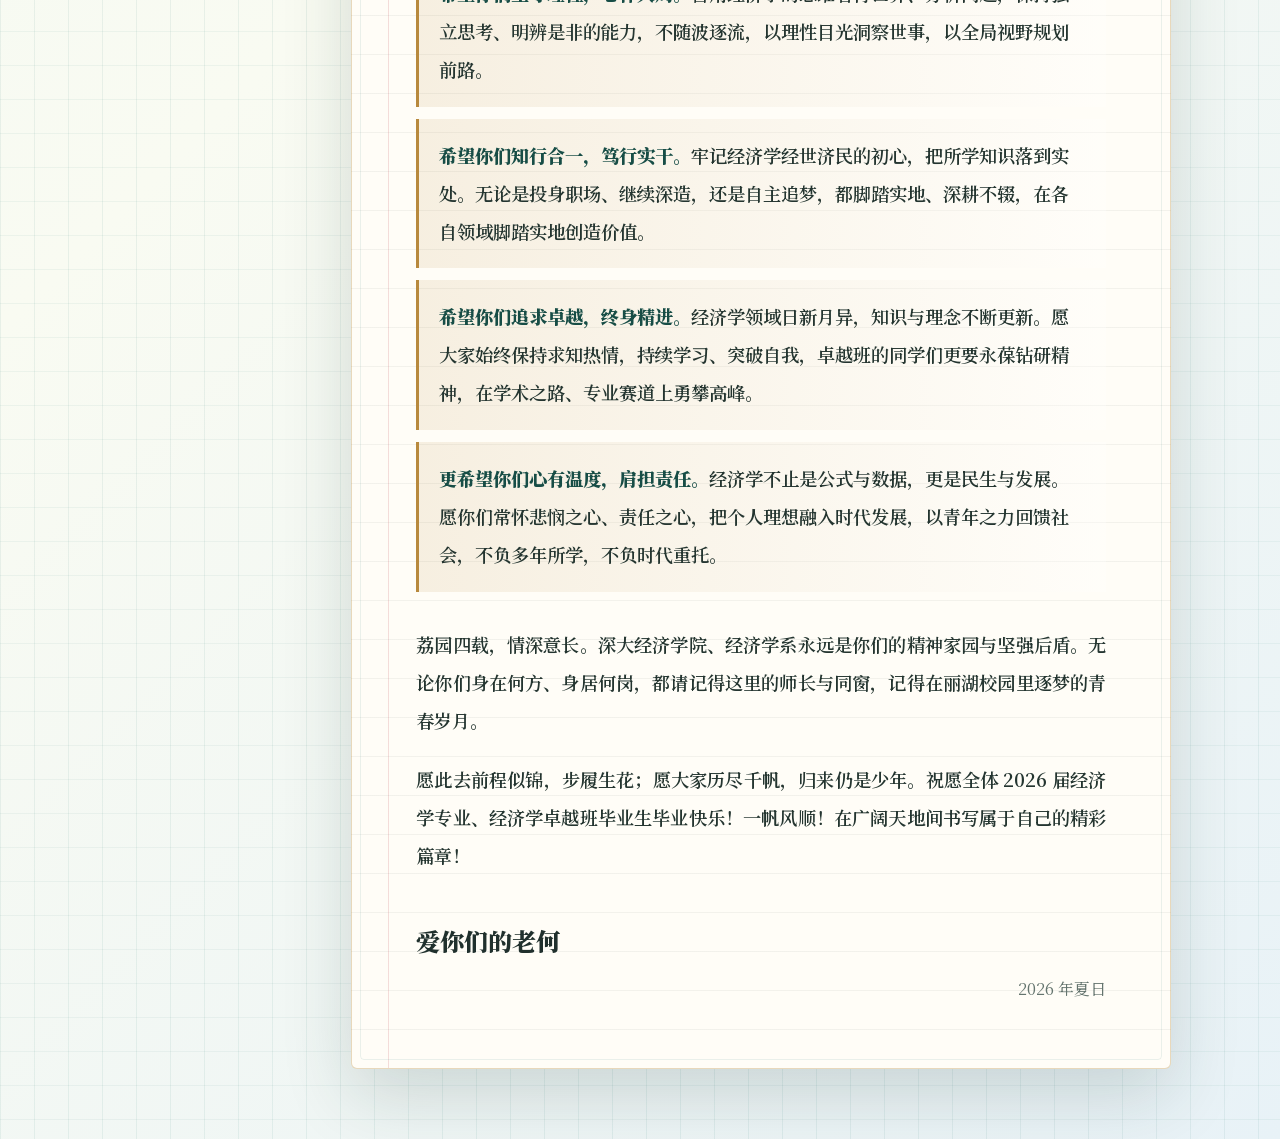
==== commit 10d76ce2: "Add files via upload" ====
--- a/economics/index.html
+++ b/economics/index.html
@@ -11,18 +11,18 @@
     <meta property="og:image" content="../assets/economics-share.png">
     <meta name="theme-color" content="#eef7f3">
     <link rel="manifest" href="../manifest.webmanifest">
-    <link rel="stylesheet" href="../assets/styles.css">
+    <link rel="stylesheet" href="../assets/styles.css?v=20260615-3">
   </head>
   <body class="letter-page economics-page">
     <div class="reading-progress" aria-hidden="true"></div>
     <header class="topbar">
-      <a class="brand-mark" href="../index.html" aria-label="返回首页">
+      <div class="brand-mark" aria-label="深圳大学 2026 毕业寄语">
         <span class="brand-seal">SZU</span>
         <span>
           <strong>2026 毕业寄语</strong>
           <small>经济学专业</small>
         </span>
-      </a>
+      </div>
       <nav class="top-actions" aria-label="页面导航">
         <button class="icon-button" type="button" data-share title="分享本页" aria-label="分享本页">
           <svg viewBox="0 0 24 24"><path d="M18 8a3 3 0 1 0-2.8-4H15a3 3 0 0 0 .2 1L8.8 8.7A3 3 0 1 0 9 15.3l6.4 3.6a3 3 0 1 0 .8-1.8L9.8 13.5a3.2 3.2 0 0 0 0-3l6.4-3.6c.5.6 1.1 1 1.8 1.1Z"/></svg>
@@ -90,10 +90,6 @@
         </article>
       </section>
     </main>
-
-    <footer class="site-footer">
-      <a href="../index.html">返回首页</a>
-    </footer>
-    <script src="../assets/main.js"></script>
+    <script src="../assets/main.js?v=20260615-3"></script>
   </body>
 </html>
--- a/assets/styles.css
+++ b/assets/styles.css
@@ -13,8 +13,24 @@
   --shadow: 0 26px 70px rgba(17, 47, 43, 0.16);
   --mobile-shadow: 0 18px 38px rgba(17, 47, 43, 0.12);
   --radius: 6px;
-  --serif: "FZSongYi-Z13S", "FZCuSong-B09S", "Source Han Serif SC", "Noto Serif CJK SC", "Songti SC", "STZhongsong", "SimSun", serif;
-  --sans: "FZLanTingHeiS-DB-GB", "Source Han Sans SC", "Noto Sans CJK SC", "Microsoft YaHei", sans-serif;
+  --serif: "LetterNotoSerifSC", "FZSongYi-Z13S", "FZCuSong-B09S", "Source Han Serif SC", "Noto Serif CJK SC", "Songti SC", "STZhongsong", "SimSun", serif;
+  --sans: "LetterNotoSansSC", "FZLanTingHeiS-DB-GB", "Source Han Sans SC", "Noto Sans CJK SC", "Microsoft YaHei", sans-serif;
+}
+
+@font-face {
+  font-family: "LetterNotoSerifSC";
+  src: url("./fonts/noto-serif-sc-subset.woff2") format("woff2");
+  font-weight: 400 900;
+  font-style: normal;
+  font-display: swap;
+}
+
+@font-face {
+  font-family: "LetterNotoSansSC";
+  src: url("./fonts/noto-sans-sc-subset.woff2") format("woff2");
+  font-weight: 400 900;
+  font-style: normal;
+  font-display: swap;
 }
 
 * {
@@ -654,12 +670,16 @@
 
 @media (max-width: 640px) {
   html {
-    scroll-padding-top: 68px;
+    scroll-padding-top: 86px;
   }
 
   body {
     background-size: 24px 24px, 24px 24px, auto, auto;
     padding-bottom: max(10px, env(safe-area-inset-bottom, 0));
+  }
+
+  main {
+    padding-top: 76px;
   }
 
   .reading-progress {
@@ -676,9 +696,14 @@
   }
 
   .topbar {
-    margin-top: 10px;
+    position: fixed;
+    top: max(9px, env(safe-area-inset-top, 0));
+    left: 50%;
+    z-index: 900;
+    margin-top: 0;
     padding: 7px;
     gap: 8px;
+    transform: translateX(-50%);
     box-shadow: var(--mobile-shadow);
   }
 
@@ -714,8 +739,34 @@
   .home-hero,
   .letter-hero {
     gap: 22px;
-    padding-top: 30px;
+    padding-top: 20px;
     padding-bottom: 28px;
+  }
+
+  .letter-page .letter-hero {
+    display: grid;
+    grid-template-columns: 1fr;
+    align-items: start;
+    gap: 16px;
+  }
+
+  .letter-page .letter-hero-copy {
+    display: contents;
+    text-align: center;
+  }
+
+  .letter-page .kicker {
+    justify-self: center;
+    margin-bottom: 12px;
+    order: 1;
+  }
+
+  .letter-page .letter-hero h1 {
+    order: 2;
+  }
+
+  .letter-page .lead {
+    order: 3;
   }
 
   .kicker {
@@ -724,14 +775,23 @@
 
   h1,
   .letter-hero h1 {
-    font-size: 2.45rem;
-    line-height: 1.12;
+    max-width: 8.5em;
+    margin: 0 auto;
+    font-size: 2.18rem;
+    line-height: 1.14;
   }
 
   .lead {
     margin-top: 18px;
     font-size: 1rem;
     line-height: 1.82;
+  }
+
+  .letter-page .lead {
+    max-width: 22em;
+    margin-right: auto;
+    margin-left: auto;
+    text-align: center;
   }
 
   .letter-tile strong {
@@ -748,6 +808,7 @@
     grid-template-columns: minmax(0, 0.82fr) minmax(0, 1.18fr);
     gap: 9px;
     margin-top: 24px;
+    order: 5;
   }
 
   .primary-link,
@@ -770,7 +831,22 @@
   }
 
   .letter-page .hero-art {
-    display: none;
+    display: block;
+    width: min(100%, 360px);
+    margin: 0 auto 2px;
+    order: 4;
+    transform: none;
+  }
+
+  .letter-page .hero-art::before {
+    inset: 8px -8px -8px 8px;
+  }
+
+  .letter-page .hero-art img {
+    max-height: 190px;
+    object-fit: cover;
+    object-position: center;
+    box-shadow: var(--mobile-shadow);
   }
 
   .letter-layout {
@@ -779,21 +855,18 @@
   }
 
   .letter-side {
-    display: flex;
-    gap: 8px;
-    margin: -4px -11px 6px;
-    padding: 0 11px 4px;
-    overflow-x: auto;
-    scrollbar-width: none;
-  }
-
-  .letter-side::-webkit-scrollbar {
-    display: none;
+    display: grid;
+    grid-template-columns: repeat(3, minmax(0, 1fr));
+    gap: 7px;
+    margin: -2px 0 8px;
+    padding: 0;
+    overflow: visible;
   }
 
   .side-block {
-    flex: 0 0 164px;
-    padding: 11px 12px;
+    min-width: 0;
+    padding: 10px 8px;
+    border-left-width: 2px;
     background: rgba(255, 253, 247, 0.78);
   }
 
@@ -802,8 +875,9 @@
   }
 
   .side-block strong {
-    font-size: 0.92rem;
-    line-height: 1.45;
+    overflow-wrap: anywhere;
+    font-size: 0.78rem;
+    line-height: 1.42;
   }
 
   .letter-paper {
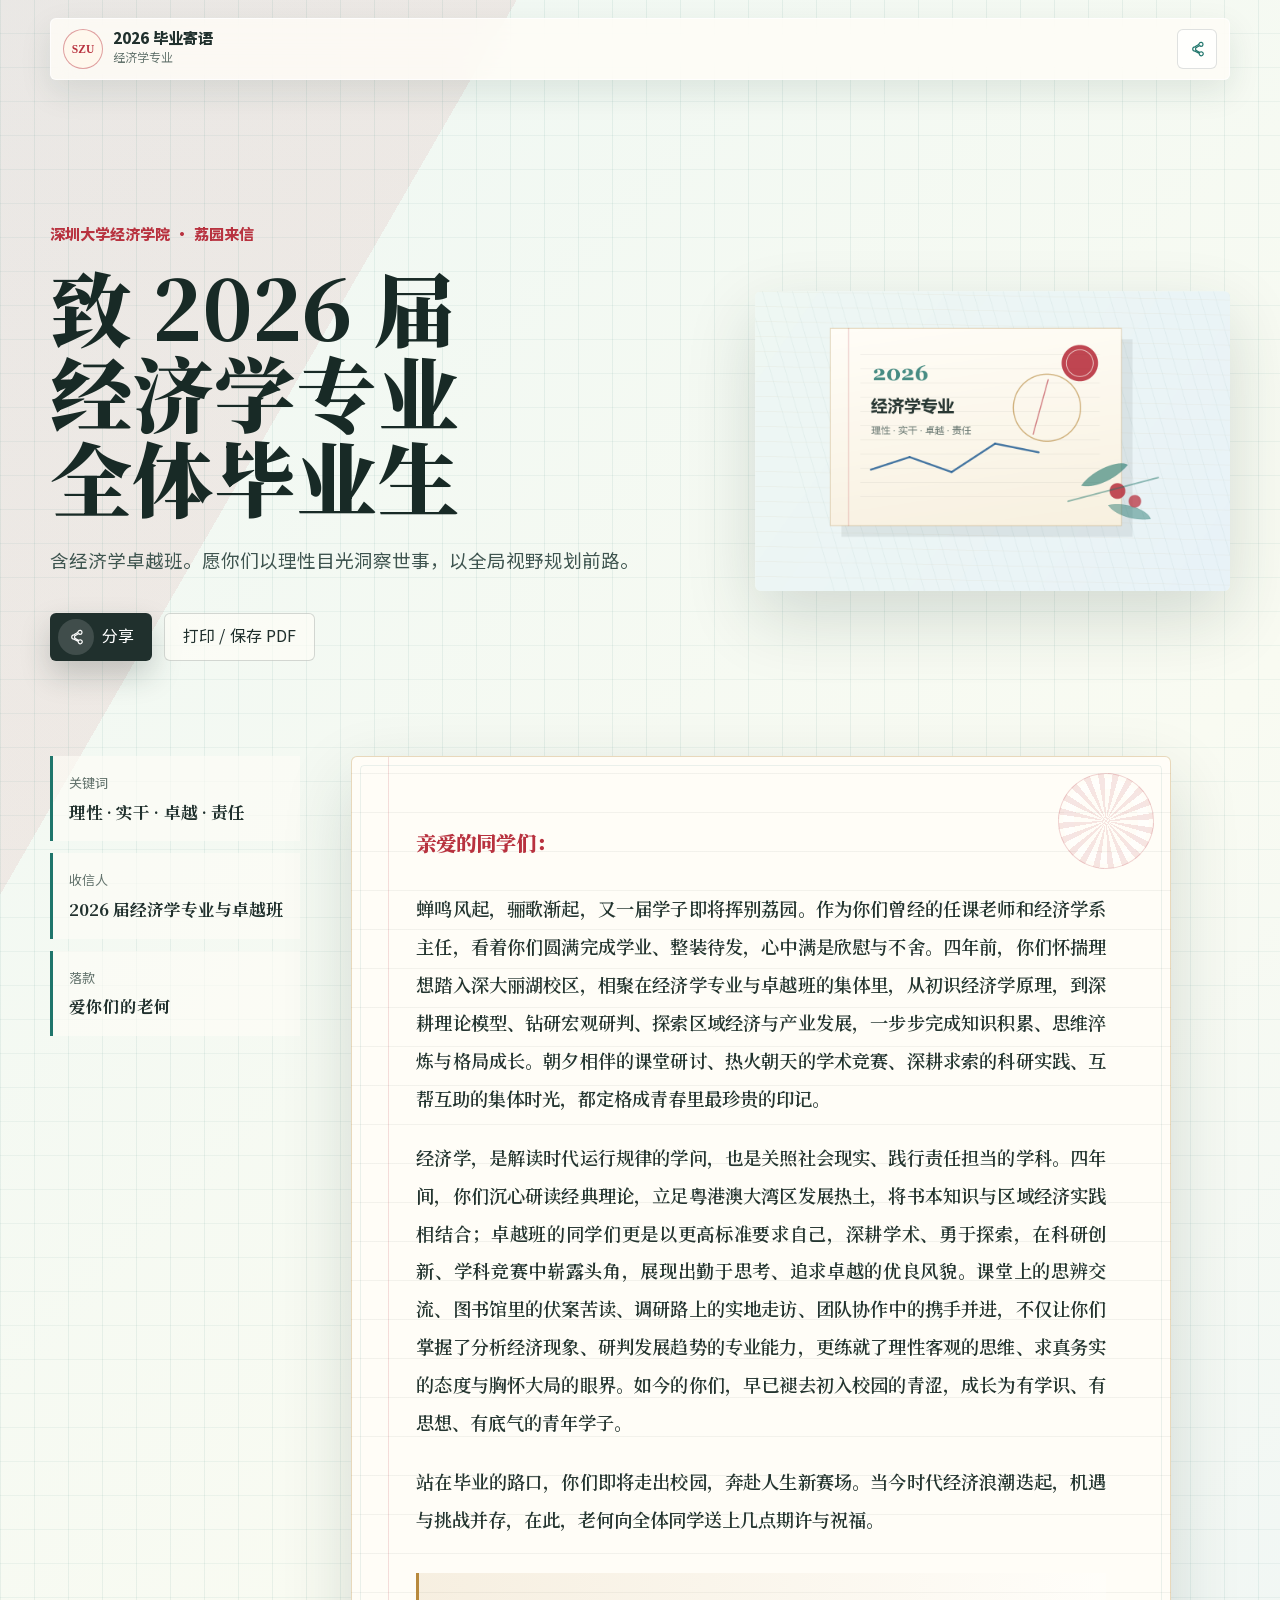
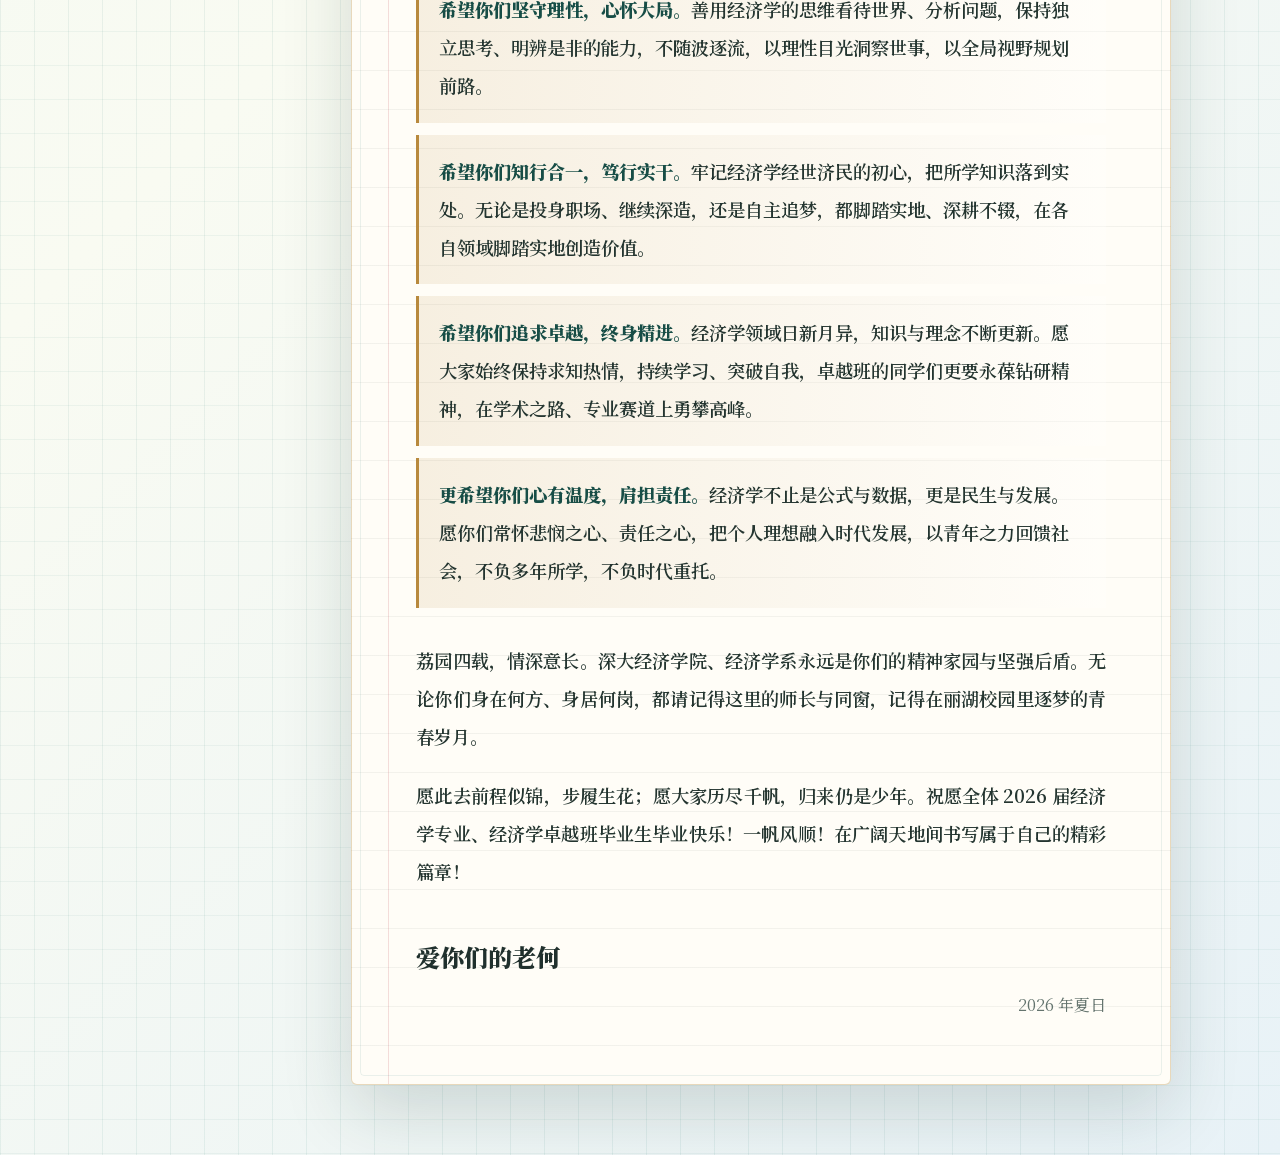
==== commit c759d5e3: "Add files via upload" ====
--- a/economics/index.html
+++ b/economics/index.html
@@ -1,95 +1,95 @@
-<!doctype html>
-<html lang="zh-CN">
-  <head>
-    <meta charset="utf-8">
-    <meta name="viewport" content="width=device-width, initial-scale=1, viewport-fit=cover">
-    <title>致 2026 届经济学专业全体毕业生</title>
-    <meta name="description" content="老何写给 2026 届经济学专业与经济学卓越班全体毕业生的毕业寄语。">
-    <meta property="og:type" content="article">
-    <meta property="og:title" content="致 2026 届经济学专业全体毕业生">
-    <meta property="og:description" content="愿此去前程似锦，步履生花。">
-    <meta property="og:image" content="../assets/economics-share.png">
-    <meta name="theme-color" content="#eef7f3">
-    <link rel="manifest" href="../manifest.webmanifest">
-    <link rel="stylesheet" href="../assets/styles.css?v=20260615-3">
-  </head>
-  <body class="letter-page economics-page">
-    <div class="reading-progress" aria-hidden="true"></div>
-    <header class="topbar">
-      <div class="brand-mark" aria-label="深圳大学 2026 毕业寄语">
-        <span class="brand-seal">SZU</span>
-        <span>
-          <strong>2026 毕业寄语</strong>
-          <small>经济学专业</small>
-        </span>
-      </div>
-      <nav class="top-actions" aria-label="页面导航">
-        <button class="icon-button" type="button" data-share title="分享本页" aria-label="分享本页">
-          <svg viewBox="0 0 24 24"><path d="M18 8a3 3 0 1 0-2.8-4H15a3 3 0 0 0 .2 1L8.8 8.7A3 3 0 1 0 9 15.3l6.4 3.6a3 3 0 1 0 .8-1.8L9.8 13.5a3.2 3.2 0 0 0 0-3l6.4-3.6c.5.6 1.1 1 1.8 1.1Z"/></svg>
-        </button>
-      </nav>
-    </header>
-
-    <main>
-      <section class="letter-hero">
-        <div class="letter-hero-copy">
-          <p class="kicker">深圳大学经济学院 · 荔园来信</p>
-          <h1>致 2026 届经济学专业<br>全体毕业生</h1>
-          <p class="lead">含经济学卓越班。愿你们以理性目光洞察世事，以全局视野规划前路。</p>
-          <div class="letter-actions">
-            <button type="button" class="primary-link button-link" data-share>
-              <span class="icon-circle" aria-hidden="true">
-                <svg viewBox="0 0 24 24"><path d="M18 8a3 3 0 1 0-2.8-4H15a3 3 0 0 0 .2 1L8.8 8.7A3 3 0 1 0 9 15.3l6.4 3.6a3 3 0 1 0 .8-1.8L9.8 13.5a3.2 3.2 0 0 0 0-3l6.4-3.6c.5.6 1.1 1 1.8 1.1Z"/></svg>
-              </span>
-              分享
-            </button>
-            <button type="button" class="secondary-link button-link" data-print>打印 / 保存 PDF</button>
-          </div>
-        </div>
-        <figure class="hero-art">
-          <img src="../assets/economics-share.png" alt="经济学毕业信笺插画">
-        </figure>
-      </section>
-
-      <section class="letter-layout">
-        <aside class="letter-side">
-          <div class="side-block">
-            <span>关键词</span>
-            <strong>理性 · 实干 · 卓越 · 责任</strong>
-          </div>
-          <div class="side-block">
-            <span>收信人</span>
-            <strong>2026 届经济学专业与卓越班</strong>
-          </div>
-          <div class="side-block">
-            <span>落款</span>
-            <strong>爱你们的老何</strong>
-          </div>
-        </aside>
-
-        <article class="letter-paper">
-          <p class="letter-to">亲爱的同学们：</p>
-          <p>蝉鸣风起，骊歌渐起，又一届学子即将挥别荔园。作为你们曾经的任课老师和经济学系主任，看着你们圆满完成学业、整装待发，心中满是欣慰与不舍。四年前，你们怀揣理想踏入深大丽湖校区，相聚在经济学专业与卓越班的集体里，从初识经济学原理，到深耕理论模型、钻研宏观研判、探索区域经济与产业发展，一步步完成知识积累、思维淬炼与格局成长。朝夕相伴的课堂研讨、热火朝天的学术竞赛、深耕求索的科研实践、互帮互助的集体时光，都定格成青春里最珍贵的印记。</p>
-          <p>经济学，是解读时代运行规律的学问，也是关照社会现实、践行责任担当的学科。四年间，你们沉心研读经典理论，立足粤港澳大湾区发展热土，将书本知识与区域经济实践相结合；卓越班的同学们更是以更高标准要求自己，深耕学术、勇于探索，在科研创新、学科竞赛中崭露头角，展现出勤于思考、追求卓越的优良风貌。课堂上的思辨交流、图书馆里的伏案苦读、调研路上的实地走访、团队协作中的携手并进，不仅让你们掌握了分析经济现象、研判发展趋势的专业能力，更练就了理性客观的思维、求真务实的态度与胸怀大局的眼界。如今的你们，早已褪去初入校园的青涩，成长为有学识、有思想、有底气的青年学子。</p>
-          <p>站在毕业的路口，你们即将走出校园，奔赴人生新赛场。当今时代经济浪潮迭起，机遇与挑战并存，在此，老何向全体同学送上几点期许与祝福。</p>
-
-          <div class="wish-list" aria-label="期许与祝福">
-            <p><strong>希望你们坚守理性，心怀大局。</strong>善用经济学的思维看待世界、分析问题，保持独立思考、明辨是非的能力，不随波逐流，以理性目光洞察世事，以全局视野规划前路。</p>
-            <p><strong>希望你们知行合一，笃行实干。</strong>牢记经济学经世济民的初心，把所学知识落到实处。无论是投身职场、继续深造，还是自主追梦，都脚踏实地、深耕不辍，在各自领域脚踏实地创造价值。</p>
-            <p><strong>希望你们追求卓越，终身精进。</strong>经济学领域日新月异，知识与理念不断更新。愿大家始终保持求知热情，持续学习、突破自我，卓越班的同学们更要永葆钻研精神，在学术之路、专业赛道上勇攀高峰。</p>
-            <p><strong>更希望你们心有温度，肩担责任。</strong>经济学不止是公式与数据，更是民生与发展。愿你们常怀悲悯之心、责任之心，把个人理想融入时代发展，以青年之力回馈社会，不负多年所学，不负时代重托。</p>
-          </div>
-
-          <p>荔园四载，情深意长。深大经济学院、经济学系永远是你们的精神家园与坚强后盾。无论你们身在何方、身居何岗，都请记得这里的师长与同窗，记得在丽湖校园里逐梦的青春岁月。</p>
-          <p>愿此去前程似锦，步履生花；愿大家历尽千帆，归来仍是少年。祝愿全体 2026 届经济学专业、经济学卓越班毕业生毕业快乐！一帆风顺！在广阔天地间书写属于自己的精彩篇章！</p>
-
-          <footer class="letter-signature">
-            <p>爱你们的老何</p>
-            <time datetime="2026-06">2026 年夏日</time>
-          </footer>
-        </article>
-      </section>
-    </main>
-    <script src="../assets/main.js?v=20260615-3"></script>
-  </body>
-</html>
+<!doctype html>
+<html lang="zh-CN">
+  <head>
+    <meta charset="utf-8">
+    <meta name="viewport" content="width=device-width, initial-scale=1, viewport-fit=cover">
+    <title>致 2026 届经济学专业全体毕业生</title>
+    <meta name="description" content="老何写给 2026 届经济学专业与经济学卓越班全体毕业生的毕业寄语。">
+    <meta property="og:type" content="article">
+    <meta property="og:title" content="致 2026 届经济学专业全体毕业生">
+    <meta property="og:description" content="愿此去前程似锦，步履生花。">
+    <meta property="og:image" content="../assets/economics-share.png">
+    <meta name="theme-color" content="#eef7f3">
+    <link rel="manifest" href="../manifest.webmanifest">
+    <link rel="stylesheet" href="../assets/styles.css?v=20260615-5">
+  </head>
+  <body class="letter-page economics-page">
+    <div class="reading-progress" aria-hidden="true"></div>
+    <header class="topbar">
+      <div class="brand-mark" aria-label="深圳大学 2026 毕业寄语">
+        <span class="brand-seal">SZU</span>
+        <span>
+          <strong>2026 毕业寄语</strong>
+          <small>经济学专业</small>
+        </span>
+      </div>
+      <nav class="top-actions" aria-label="页面导航">
+        <button class="icon-button" type="button" data-share title="分享本页" aria-label="分享本页">
+          <svg viewBox="0 0 24 24"><path d="M18 8a3 3 0 1 0-2.8-4H15a3 3 0 0 0 .2 1L8.8 8.7A3 3 0 1 0 9 15.3l6.4 3.6a3 3 0 1 0 .8-1.8L9.8 13.5a3.2 3.2 0 0 0 0-3l6.4-3.6c.5.6 1.1 1 1.8 1.1Z"/></svg>
+        </button>
+      </nav>
+    </header>
+
+    <main>
+      <section class="letter-hero">
+        <div class="letter-hero-copy">
+          <p class="kicker">深圳大学经济学院 · 荔园来信</p>
+          <h1>致 2026 届经济学专业<br>全体毕业生</h1>
+          <p class="lead">含经济学卓越班。愿你们以理性目光洞察世事，以全局视野规划前路。</p>
+          <div class="letter-actions">
+            <button type="button" class="primary-link button-link" data-share>
+              <span class="icon-circle" aria-hidden="true">
+                <svg viewBox="0 0 24 24"><path d="M18 8a3 3 0 1 0-2.8-4H15a3 3 0 0 0 .2 1L8.8 8.7A3 3 0 1 0 9 15.3l6.4 3.6a3 3 0 1 0 .8-1.8L9.8 13.5a3.2 3.2 0 0 0 0-3l6.4-3.6c.5.6 1.1 1 1.8 1.1Z"/></svg>
+              </span>
+              分享
+            </button>
+            <button type="button" class="secondary-link button-link" data-print>打印 / 保存 PDF</button>
+          </div>
+        </div>
+        <figure class="hero-art">
+          <img src="../assets/economics-share.png" alt="经济学毕业信笺插画">
+        </figure>
+      </section>
+
+      <section class="letter-layout">
+        <aside class="letter-side">
+          <div class="side-block">
+            <span>关键词</span>
+            <strong>理性 · 实干 · 卓越 · 责任</strong>
+          </div>
+          <div class="side-block">
+            <span>收信人</span>
+            <strong>2026 届经济学专业与卓越班</strong>
+          </div>
+          <div class="side-block">
+            <span>落款</span>
+            <strong>爱你们的老何</strong>
+          </div>
+        </aside>
+
+        <article class="letter-paper">
+          <p class="letter-to">亲爱的同学们：</p>
+          <p>蝉鸣风起，骊歌渐起，又一届学子即将挥别荔园。作为你们曾经的任课老师和经济学系主任，看着你们圆满完成学业、整装待发，心中满是欣慰与不舍。四年前，你们怀揣理想踏入深大丽湖校区，相聚在经济学专业与卓越班的集体里，从初识经济学原理，到深耕理论模型、钻研宏观研判、探索区域经济与产业发展，一步步完成知识积累、思维淬炼与格局成长。朝夕相伴的课堂研讨、热火朝天的学术竞赛、深耕求索的科研实践、互帮互助的集体时光，都定格成青春里最珍贵的印记。</p>
+          <p>经济学，是解读时代运行规律的学问，也是关照社会现实、践行责任担当的学科。四年间，你们沉心研读经典理论，立足粤港澳大湾区发展热土，将书本知识与区域经济实践相结合；卓越班的同学们更是以更高标准要求自己，深耕学术、勇于探索，在科研创新、学科竞赛中崭露头角，展现出勤于思考、追求卓越的优良风貌。课堂上的思辨交流、图书馆里的伏案苦读、调研路上的实地走访、团队协作中的携手并进，不仅让你们掌握了分析经济现象、研判发展趋势的专业能力，更练就了理性客观的思维、求真务实的态度与胸怀大局的眼界。如今的你们，早已褪去初入校园的青涩，成长为有学识、有思想、有底气的青年学子。</p>
+          <p>站在毕业的路口，你们即将走出校园，奔赴人生新赛场。当今时代经济浪潮迭起，机遇与挑战并存，在此，老何向全体同学送上几点期许与祝福。</p>
+
+          <div class="wish-list" aria-label="期许与祝福">
+            <p><strong>希望你们坚守理性，心怀大局。</strong>善用经济学的思维看待世界、分析问题，保持独立思考、明辨是非的能力，不随波逐流，以理性目光洞察世事，以全局视野规划前路。</p>
+            <p><strong>希望你们知行合一，笃行实干。</strong>牢记经济学经世济民的初心，把所学知识落到实处。无论是投身职场、继续深造，还是自主追梦，都脚踏实地、深耕不辍，在各自领域脚踏实地创造价值。</p>
+            <p><strong>希望你们追求卓越，终身精进。</strong>经济学领域日新月异，知识与理念不断更新。愿大家始终保持求知热情，持续学习、突破自我，卓越班的同学们更要永葆钻研精神，在学术之路、专业赛道上勇攀高峰。</p>
+            <p><strong>更希望你们心有温度，肩担责任。</strong>经济学不止是公式与数据，更是民生与发展。愿你们常怀悲悯之心、责任之心，把个人理想融入时代发展，以青年之力回馈社会，不负多年所学，不负时代重托。</p>
+          </div>
+
+          <p>荔园四载，情深意长。深大经济学院、经济学系永远是你们的精神家园与坚强后盾。无论你们身在何方、身居何岗，都请记得这里的师长与同窗，记得在丽湖校园里逐梦的青春岁月。</p>
+          <p>愿此去前程似锦，步履生花；愿大家历尽千帆，归来仍是少年。祝愿全体 2026 届经济学专业、经济学卓越班毕业生毕业快乐！一帆风顺！在广阔天地间书写属于自己的精彩篇章！</p>
+
+          <footer class="letter-signature">
+            <p>爱你们的老何</p>
+            <time datetime="2026-06">2026 年夏日</time>
+          </footer>
+        </article>
+      </section>
+    </main>
+    <script src="../assets/main.js?v=20260615-3"></script>
+  </body>
+</html>
--- a/assets/styles.css
+++ b/assets/styles.css
@@ -1,988 +1,991 @@
-:root {
-  --ink: #20302d;
-  --muted: #64746e;
-  --paper: #fffdf7;
-  --paper-deep: #f7f0df;
-  --mist: #eef7f3;
-  --mist-2: #d9ece8;
-  --jade: #1f756b;
-  --blue: #1e5b93;
-  --lychee: #b8323f;
-  --gold: #b8893d;
-  --line: rgba(32, 48, 45, 0.14);
-  --shadow: 0 26px 70px rgba(17, 47, 43, 0.16);
-  --mobile-shadow: 0 18px 38px rgba(17, 47, 43, 0.12);
-  --radius: 6px;
-  --serif: "LetterNotoSerifSC", "FZSongYi-Z13S", "FZCuSong-B09S", "Source Han Serif SC", "Noto Serif CJK SC", "Songti SC", "STZhongsong", "SimSun", serif;
-  --sans: "LetterNotoSansSC", "FZLanTingHeiS-DB-GB", "Source Han Sans SC", "Noto Sans CJK SC", "Microsoft YaHei", sans-serif;
-}
-
-@font-face {
-  font-family: "LetterNotoSerifSC";
-  src: url("./fonts/noto-serif-sc-subset.woff2") format("woff2");
-  font-weight: 400 900;
-  font-style: normal;
-  font-display: swap;
-}
-
-@font-face {
-  font-family: "LetterNotoSansSC";
-  src: url("./fonts/noto-sans-sc-subset.woff2") format("woff2");
-  font-weight: 400 900;
-  font-style: normal;
-  font-display: swap;
-}
-
-* {
-  box-sizing: border-box;
-}
-
-html {
-  min-width: 320px;
-  background: var(--mist);
-  color: var(--ink);
-  scroll-behavior: smooth;
-  overflow-x: hidden;
-}
-
-body {
-  min-height: 100vh;
-  margin: 0;
-  font-family: var(--sans);
-  line-height: 1.8;
-  letter-spacing: 0;
-  background:
-    linear-gradient(90deg, rgba(31, 117, 107, 0.08) 1px, transparent 1px),
-    linear-gradient(0deg, rgba(31, 117, 107, 0.06) 1px, transparent 1px),
-    linear-gradient(120deg, rgba(184, 50, 63, 0.08) 0 18%, transparent 18% 100%),
-    linear-gradient(135deg, #eef7f3 0%, #f9fbf2 48%, #e8f2f7 100%);
-  background-size: 34px 34px, 34px 34px, auto, auto;
-  overflow-x: hidden;
-}
-
-body::before {
-  content: "";
+:root {
+  --ink: #20302d;
+  --muted: #64746e;
+  --paper: #fffdf7;
+  --paper-deep: #f7f0df;
+  --mist: #eef7f3;
+  --mist-2: #d9ece8;
+  --jade: #1f756b;
+  --blue: #1e5b93;
+  --lychee: #b8323f;
+  --gold: #b8893d;
+  --line: rgba(32, 48, 45, 0.14);
+  --shadow: 0 26px 70px rgba(17, 47, 43, 0.16);
+  --mobile-shadow: 0 18px 38px rgba(17, 47, 43, 0.12);
+  --radius: 6px;
+  --serif: "LetterNotoSerifSC", "FZSongYi-Z13S", "FZCuSong-B09S", "Source Han Serif SC", "Noto Serif CJK SC", "Songti SC", "STZhongsong", "SimSun", serif;
+  --sans: "LetterNotoSansSC", "FZLanTingHeiS-DB-GB", "Source Han Sans SC", "Noto Sans CJK SC", "Microsoft YaHei", sans-serif;
+}
+
+@font-face {
+  font-family: "LetterNotoSerifSC";
+  src: url("./fonts/noto-serif-sc-subset.woff2") format("woff2");
+  font-weight: 400 900;
+  font-style: normal;
+  font-display: swap;
+}
+
+@font-face {
+  font-family: "LetterNotoSansSC";
+  src: url("./fonts/noto-sans-sc-subset.woff2") format("woff2");
+  font-weight: 400 900;
+  font-style: normal;
+  font-display: swap;
+}
+
+* {
+  box-sizing: border-box;
+}
+
+html {
+  min-width: 320px;
+  background: var(--mist);
+  color: var(--ink);
+  scroll-behavior: smooth;
+  overflow-x: hidden;
+}
+
+body {
+  min-height: 100vh;
+  margin: 0;
+  font-family: var(--sans);
+  line-height: 1.8;
+  letter-spacing: 0;
+  background:
+    linear-gradient(90deg, rgba(31, 117, 107, 0.08) 1px, transparent 1px),
+    linear-gradient(0deg, rgba(31, 117, 107, 0.06) 1px, transparent 1px),
+    linear-gradient(120deg, rgba(184, 50, 63, 0.08) 0 18%, transparent 18% 100%),
+    linear-gradient(135deg, #eef7f3 0%, #f9fbf2 48%, #e8f2f7 100%);
+  background-size: 34px 34px, 34px 34px, auto, auto;
+  overflow-x: hidden;
+}
+
+body::before {
+  content: "";
+  position: fixed;
+  inset: 0;
+  z-index: -1;
+  pointer-events: none;
+  opacity: 0.28;
+  background-image:
+    linear-gradient(115deg, transparent 0 45%, rgba(184, 137, 61, 0.25) 45.2% 45.6%, transparent 45.8% 100%),
+    repeating-linear-gradient(90deg, rgba(255, 255, 255, 0.28) 0 1px, transparent 1px 5px);
+}
+
+a {
+  color: inherit;
+  text-decoration: none;
+}
+
+button,
+a {
+  -webkit-tap-highlight-color: transparent;
+}
+
+button {
+  font: inherit;
+}
+
+svg {
+  width: 1em;
+  height: 1em;
+  fill: none;
+  stroke: currentColor;
+  stroke-linecap: round;
+  stroke-linejoin: round;
+  stroke-width: 1.8;
+}
+
+img {
+  display: block;
+  max-width: 100%;
+}
+
+.reading-progress {
+  position: fixed;
+  top: env(safe-area-inset-top, 0);
+  left: 0;
+  z-index: 999;
+  width: 0;
+  height: 3px;
+  background: linear-gradient(90deg, var(--lychee), var(--gold), var(--jade));
+  box-shadow: 0 2px 12px rgba(184, 50, 63, 0.24);
+  pointer-events: none;
+  transform: translateZ(0);
+  will-change: width;
+}
+
+.topbar {
   position: fixed;
-  inset: 0;
-  z-index: -1;
-  pointer-events: none;
-  opacity: 0.28;
-  background-image:
-    linear-gradient(115deg, transparent 0 45%, rgba(184, 137, 61, 0.25) 45.2% 45.6%, transparent 45.8% 100%),
-    repeating-linear-gradient(90deg, rgba(255, 255, 255, 0.28) 0 1px, transparent 1px 5px);
-}
-
-a {
-  color: inherit;
-  text-decoration: none;
-}
-
-button,
-a {
-  -webkit-tap-highlight-color: transparent;
-}
-
-button {
-  font: inherit;
-}
-
-svg {
-  width: 1em;
-  height: 1em;
-  fill: none;
-  stroke: currentColor;
-  stroke-linecap: round;
-  stroke-linejoin: round;
-  stroke-width: 1.8;
-}
-
-img {
-  display: block;
-  max-width: 100%;
-}
-
-.reading-progress {
-  position: fixed;
-  top: env(safe-area-inset-top, 0);
-  left: 0;
-  z-index: 999;
-  width: 0;
-  height: 3px;
-  background: linear-gradient(90deg, var(--lychee), var(--gold), var(--jade));
-  box-shadow: 0 2px 12px rgba(184, 50, 63, 0.24);
-  pointer-events: none;
-  transform: translateZ(0);
-  will-change: width;
-}
-
-.topbar {
-  position: sticky;
-  top: 0;
-  z-index: 10;
+  top: max(18px, env(safe-area-inset-top, 0));
+  left: 50%;
+  z-index: 900;
   display: flex;
   align-items: center;
   justify-content: space-between;
   gap: 18px;
   width: min(1180px, calc(100% - 40px));
-  margin: 18px auto 0;
+  margin: 0 auto;
   padding: 10px 12px;
   border: 1px solid rgba(255, 255, 255, 0.72);
   border-radius: var(--radius);
   background: rgba(255, 253, 247, 0.82);
   box-shadow: 0 12px 32px rgba(24, 55, 50, 0.1);
   backdrop-filter: blur(16px);
+  transform: translateX(-50%);
 }
-
-.brand-mark {
-  display: inline-flex;
-  align-items: center;
-  gap: 10px;
-  min-width: 0;
-}
-
-.brand-seal {
-  display: grid;
-  flex: 0 0 auto;
-  width: 40px;
-  height: 40px;
-  place-items: center;
-  border: 1px solid rgba(184, 50, 63, 0.45);
-  border-radius: 50%;
-  color: var(--lychee);
-  font-family: Georgia, "Times New Roman", serif;
-  font-size: 0.72rem;
-  font-weight: 700;
-  letter-spacing: 0;
-  background: #fff8ed;
-}
-
-.brand-mark strong,
-.brand-mark small {
-  display: block;
-  overflow: hidden;
-  text-overflow: ellipsis;
-  white-space: nowrap;
-}
-
-.brand-mark strong {
-  font-size: 0.95rem;
-  font-weight: 800;
-  line-height: 1.2;
-}
-
-.brand-mark small {
-  color: var(--muted);
-  font-size: 0.75rem;
-}
-
-.top-actions {
-  display: inline-flex;
-  align-items: center;
-  gap: 8px;
-  flex: 0 0 auto;
-}
-
-.ghost-link,
-.icon-button,
-.primary-link,
-.secondary-link {
-  display: inline-flex;
-  align-items: center;
-  justify-content: center;
-  gap: 8px;
-  min-height: 40px;
-  border-radius: var(--radius);
-}
-
-.ghost-link {
-  padding: 0 12px;
-  color: #31504a;
-  font-size: 0.9rem;
-}
-
-.ghost-link:hover,
-.ghost-link:focus-visible {
-  background: rgba(31, 117, 107, 0.1);
-}
-
-.icon-button {
-  width: 40px;
-  border: 1px solid var(--line);
-  color: var(--jade);
-  background: rgba(255, 255, 255, 0.7);
-  cursor: pointer;
-}
-
-.icon-button:hover,
-.icon-button:focus-visible {
-  border-color: rgba(31, 117, 107, 0.45);
-  background: #fff;
-}
-
+
+.brand-mark {
+  display: inline-flex;
+  align-items: center;
+  gap: 10px;
+  min-width: 0;
+}
+
+.brand-seal {
+  display: grid;
+  flex: 0 0 auto;
+  width: 40px;
+  height: 40px;
+  place-items: center;
+  border: 1px solid rgba(184, 50, 63, 0.45);
+  border-radius: 50%;
+  color: var(--lychee);
+  font-family: Georgia, "Times New Roman", serif;
+  font-size: 0.72rem;
+  font-weight: 700;
+  letter-spacing: 0;
+  background: #fff8ed;
+}
+
+.brand-mark strong,
+.brand-mark small {
+  display: block;
+  overflow: hidden;
+  text-overflow: ellipsis;
+  white-space: nowrap;
+}
+
+.brand-mark strong {
+  font-size: 0.95rem;
+  font-weight: 800;
+  line-height: 1.2;
+}
+
+.brand-mark small {
+  color: var(--muted);
+  font-size: 0.75rem;
+}
+
+.top-actions {
+  display: inline-flex;
+  align-items: center;
+  gap: 8px;
+  flex: 0 0 auto;
+}
+
+.ghost-link,
+.icon-button,
+.primary-link,
+.secondary-link {
+  display: inline-flex;
+  align-items: center;
+  justify-content: center;
+  gap: 8px;
+  min-height: 40px;
+  border-radius: var(--radius);
+}
+
+.ghost-link {
+  padding: 0 12px;
+  color: #31504a;
+  font-size: 0.9rem;
+}
+
+.ghost-link:hover,
+.ghost-link:focus-visible {
+  background: rgba(31, 117, 107, 0.1);
+}
+
+.icon-button {
+  width: 40px;
+  border: 1px solid var(--line);
+  color: var(--jade);
+  background: rgba(255, 255, 255, 0.7);
+  cursor: pointer;
+}
+
+.icon-button:hover,
+.icon-button:focus-visible {
+  border-color: rgba(31, 117, 107, 0.45);
+  background: #fff;
+}
+
 main {
   width: min(1180px, calc(100% - 40px));
   margin: 0 auto;
+  padding-top: 96px;
 }
-
-.home-hero,
-.letter-hero {
-  display: grid;
-  grid-template-columns: minmax(0, 1fr) minmax(360px, 0.74fr);
-  gap: clamp(26px, 5vw, 72px);
-  align-items: center;
-  min-height: min(640px, calc(100vh - 170px));
-  padding: clamp(42px, 7vw, 96px) 0 40px;
-}
-
-.home-copy,
-.letter-hero-copy {
-  position: relative;
-  z-index: 1;
-}
-
-.kicker {
-  margin: 0 0 16px;
-  color: var(--lychee);
-  font-size: 0.95rem;
-  font-weight: 800;
-}
-
-h1 {
-  margin: 0;
-  max-width: 820px;
-  font-family: var(--serif);
-  font-size: 5.8rem;
-  font-weight: 900;
-  line-height: 1.04;
-  letter-spacing: 0;
-  color: #182a26;
-  text-wrap: balance;
-}
-
-.letter-hero h1 {
-  font-size: 5.1rem;
-}
-
-.lead {
-  max-width: 660px;
-  margin: 24px 0 0;
-  color: #3f5550;
-  font-size: 1.16rem;
-  line-height: 1.95;
-}
-
-.hero-commands,
-.letter-actions {
-  display: flex;
-  flex-wrap: wrap;
-  gap: 12px;
-  margin-top: 34px;
-}
-
-.primary-link,
-.secondary-link {
-  border: 0;
-  cursor: pointer;
-}
-
-.primary-link {
-  min-height: 48px;
-  padding: 0 18px 0 8px;
-  color: #fff;
-  background: var(--ink);
-  box-shadow: 0 14px 30px rgba(32, 48, 45, 0.22);
-}
-
-.secondary-link {
-  min-height: 48px;
-  padding: 0 18px;
-  border: 1px solid rgba(32, 48, 45, 0.18);
-  color: var(--ink);
-  background: rgba(255, 253, 247, 0.62);
-}
-
-.primary-link:hover,
-.primary-link:focus-visible {
-  transform: translateY(-1px);
-  background: #14211e;
-}
-
-.secondary-link:hover,
-.secondary-link:focus-visible {
-  transform: translateY(-1px);
-  border-color: rgba(31, 117, 107, 0.42);
-  background: #fffdf7;
-}
-
-.button-link {
-  appearance: none;
-}
-
-.icon-circle {
-  display: grid;
-  width: 36px;
-  height: 36px;
-  place-items: center;
-  border-radius: 50%;
-  background: rgba(255, 255, 255, 0.14);
-}
-
-.hero-art {
-  position: relative;
-  margin: 0;
-}
-
-.hero-art img {
-  width: 100%;
-  border-radius: var(--radius);
-  box-shadow: var(--shadow);
-}
-
-.hero-art::before {
-  content: "";
-  position: absolute;
-  inset: 14px -14px -14px 14px;
-  z-index: -1;
-  border: 1px solid rgba(184, 137, 61, 0.42);
-  border-radius: var(--radius);
-}
-
-.home-art {
-  transform: rotate(1.2deg);
-}
-
-.letter-grid {
-  display: grid;
-  grid-template-columns: repeat(2, minmax(0, 1fr));
-  gap: 18px;
-  padding: 8px 0 70px;
-}
-
-.letter-tile {
-  position: relative;
-  min-height: 250px;
-  padding: clamp(22px, 4vw, 34px);
-  overflow: hidden;
-  border: 1px solid rgba(255, 255, 255, 0.78);
-  border-radius: var(--radius);
-  background: rgba(255, 253, 247, 0.76);
-  box-shadow: 0 18px 50px rgba(24, 55, 50, 0.11);
-}
-
-.letter-tile::after {
-  content: "";
-  position: absolute;
-  right: -40px;
-  bottom: -54px;
-  width: 260px;
-  height: 190px;
-  border: 1px solid rgba(184, 50, 63, 0.22);
-  border-radius: var(--radius);
-  background:
-    linear-gradient(120deg, rgba(255, 255, 255, 0.48), transparent),
-    repeating-linear-gradient(135deg, rgba(31, 117, 107, 0.14) 0 1px, transparent 1px 10px);
-  transform: rotate(-8deg);
-}
-
-.letter-tile:hover,
-.letter-tile:focus-visible {
-  transform: translateY(-3px);
-  border-color: rgba(31, 117, 107, 0.28);
-  box-shadow: 0 26px 65px rgba(24, 55, 50, 0.16);
-}
-
-.tile-label,
-.tile-subtitle,
-.tile-text {
-  display: block;
-}
-
-.tile-label {
-  width: 48px;
-  padding-bottom: 6px;
-  border-bottom: 2px solid currentColor;
-  color: var(--lychee);
-  font-family: Georgia, "Times New Roman", serif;
-  font-weight: 700;
-}
-
-.tile-subtitle {
-  margin-top: 28px;
-  color: var(--muted);
-  font-size: 0.92rem;
-}
-
-.letter-tile strong {
-  display: block;
-  max-width: 560px;
-  margin-top: 8px;
-  font-family: var(--serif);
-  font-size: 2.25rem;
-  line-height: 1.24;
-}
-
-.tile-text {
-  max-width: 450px;
-  margin-top: 18px;
-  color: #4f625e;
-}
-
-.tile-arrow {
-  position: absolute;
-  right: 24px;
-  top: 24px;
-  z-index: 1;
-  display: grid;
-  width: 44px;
-  height: 44px;
-  place-items: center;
-  border-radius: 50%;
-  color: var(--jade);
-  background: rgba(31, 117, 107, 0.1);
-}
-
-.letter-layout {
-  display: grid;
-  grid-template-columns: minmax(190px, 250px) minmax(0, 820px);
-  gap: clamp(22px, 4vw, 54px);
-  align-items: start;
-  margin: 0 auto;
-  padding: 20px 0 70px;
-}
-
-.letter-side {
-  position: sticky;
-  top: 96px;
-  display: grid;
-  gap: 12px;
-}
-
-.side-block {
-  padding: 16px;
-  border-left: 3px solid var(--jade);
-  background: rgba(255, 253, 247, 0.62);
-}
-
-.finance-page .side-block {
-  border-left-color: var(--blue);
-}
-
-.side-block span,
-.side-block strong {
-  display: block;
-}
-
-.side-block span {
-  color: var(--muted);
-  font-size: 0.82rem;
-}
-
-.side-block strong {
-  margin-top: 4px;
-  font-family: var(--serif);
-  font-size: 1.04rem;
-  line-height: 1.55;
-}
-
-.letter-paper {
-  position: relative;
-  padding: clamp(28px, 5vw, 64px);
-  border: 1px solid rgba(184, 137, 61, 0.32);
-  border-radius: var(--radius);
-  background:
-    linear-gradient(90deg, rgba(184, 50, 63, 0.16), rgba(184, 50, 63, 0.16)) 36px 0 / 1px 100% no-repeat,
-    repeating-linear-gradient(0deg, transparent 0 38px, rgba(32, 48, 45, 0.055) 38px 39px),
-    var(--paper);
-  box-shadow: var(--shadow);
-}
-
-.letter-paper::before,
-.letter-paper::after {
-  content: "";
-  position: absolute;
-  pointer-events: none;
-}
-
-.letter-paper::before {
-  top: 16px;
-  right: 16px;
-  width: 94px;
-  height: 94px;
-  border: 1px solid rgba(184, 50, 63, 0.28);
-  border-radius: 50%;
-  background:
-    repeating-conic-gradient(from 8deg, rgba(184, 50, 63, 0.16) 0deg 8deg, transparent 8deg 18deg),
-    radial-gradient(circle, transparent 48%, rgba(255, 255, 255, 0.64) 49% 64%, transparent 65%);
-  opacity: 0.75;
-}
-
-.letter-paper::after {
-  inset: 8px;
-  border: 1px solid rgba(31, 117, 107, 0.09);
-  border-radius: calc(var(--radius) - 2px);
-}
-
-.letter-paper p {
-  position: relative;
-  z-index: 1;
-  margin: 0 0 1.15em;
-  color: #243530;
-  font-family: var(--serif);
-  font-size: 1.14rem;
-  font-weight: 600;
-  line-height: 2.08;
-  text-align: justify;
-  text-justify: inter-ideograph;
-}
-
-.letter-paper .letter-to {
-  margin-bottom: 1.3em;
-  color: var(--lychee);
-  font-size: 1.28rem;
-  font-weight: 900;
-  text-align: left;
-}
-
-.wish-list {
-  position: relative;
-  z-index: 1;
-  display: grid;
-  gap: 12px;
-  margin: 34px 0;
-}
-
-.wish-list p {
-  margin: 0;
-  padding: 18px 20px;
-  border-left: 3px solid var(--gold);
-  background: linear-gradient(90deg, rgba(184, 137, 61, 0.12), rgba(255, 255, 255, 0.3));
-  text-align: left;
-}
-
-.wish-list strong {
-  color: #174d46;
-  font-weight: 900;
-}
-
-.finance-page .wish-list strong {
-  color: #1e5b93;
-}
-
-.letter-signature {
-  position: relative;
-  z-index: 1;
-  margin-top: 42px;
-  text-align: right;
-}
-
-.letter-signature p,
-.letter-signature time {
-  display: block;
-  margin: 0;
-  color: var(--ink);
-  font-family: var(--serif);
-}
-
-.letter-signature p {
-  font-size: 1.52rem;
-  font-weight: 900;
-}
-
-.letter-signature time {
-  margin-top: 8px;
-  color: var(--muted);
-}
-
-.site-footer {
-  display: flex;
-  justify-content: center;
-  gap: 20px;
-  width: min(1180px, calc(100% - 40px));
-  margin: 0 auto;
-  padding: 22px 0 34px;
-  color: #526762;
-  font-size: 0.92rem;
-}
-
-.site-footer a {
-  border-bottom: 1px solid rgba(31, 117, 107, 0.28);
-}
-
-.site-footer a:hover,
-.site-footer a:focus-visible {
-  color: var(--jade);
-}
-
-.toast {
-  position: fixed;
-  left: 50%;
-  bottom: 24px;
-  z-index: 30;
-  max-width: calc(100% - 32px);
-  padding: 10px 14px;
-  border-radius: var(--radius);
-  color: #fff;
-  background: rgba(32, 48, 45, 0.92);
-  box-shadow: 0 16px 40px rgba(32, 48, 45, 0.2);
-  transform: translateX(-50%) translateY(12px);
-  opacity: 0;
-  transition: opacity 180ms ease, transform 180ms ease;
-}
-
-.toast.is-visible {
-  transform: translateX(-50%) translateY(0);
-  opacity: 1;
-}
-
-@media (max-width: 900px) {
-  h1 {
-    font-size: 4.15rem;
-  }
-
-  .letter-hero h1 {
-    font-size: 3.85rem;
-  }
-
-  .home-hero,
-  .letter-hero,
-  .letter-layout {
-    grid-template-columns: 1fr;
-  }
-
-  .home-hero,
-  .letter-hero {
-    min-height: auto;
-  }
-
-  .home-art {
-    transform: none;
-  }
-
-  .letter-grid {
-    grid-template-columns: 1fr;
-  }
-
-  .letter-side {
-    position: static;
-    grid-template-columns: repeat(3, minmax(0, 1fr));
-  }
-}
-
-@media (max-width: 640px) {
-  html {
-    scroll-padding-top: 86px;
-  }
-
-  body {
-    background-size: 24px 24px, 24px 24px, auto, auto;
-    padding-bottom: max(10px, env(safe-area-inset-bottom, 0));
-  }
-
-  main {
-    padding-top: 76px;
-  }
-
-  .reading-progress {
-    top: auto;
-    bottom: max(0px, env(safe-area-inset-bottom, 0));
-    height: 5px;
-    box-shadow: 0 -2px 14px rgba(184, 50, 63, 0.28);
-  }
-
-  .topbar,
-  main,
-  .site-footer {
-    width: min(100% - 22px, 1180px);
-  }
-
-  .topbar {
-    position: fixed;
-    top: max(9px, env(safe-area-inset-top, 0));
-    left: 50%;
-    z-index: 900;
-    margin-top: 0;
-    padding: 7px;
-    gap: 8px;
-    transform: translateX(-50%);
-    box-shadow: var(--mobile-shadow);
-  }
-
-  .brand-seal {
-    width: 34px;
-    height: 34px;
-    font-size: 0.64rem;
-  }
-
-  .brand-mark strong {
-    max-width: 10.4em;
-    font-size: 0.86rem;
-  }
-
-  .brand-mark small,
-  .ghost-link {
-    font-size: 0.76rem;
-  }
-
-  .top-actions {
-    gap: 4px;
-  }
-
-  .icon-button {
-    width: 38px;
-    min-height: 38px;
-  }
-
-  .ghost-link {
-    padding: 0 8px;
-  }
-
-  .home-hero,
-  .letter-hero {
-    gap: 22px;
-    padding-top: 20px;
-    padding-bottom: 28px;
-  }
-
-  .letter-page .letter-hero {
-    display: grid;
-    grid-template-columns: 1fr;
-    align-items: start;
-    gap: 16px;
-  }
-
-  .letter-page .letter-hero-copy {
-    display: contents;
-    text-align: center;
-  }
-
-  .letter-page .kicker {
-    justify-self: center;
-    margin-bottom: 12px;
-    order: 1;
-  }
-
-  .letter-page .letter-hero h1 {
-    order: 2;
-  }
-
-  .letter-page .lead {
-    order: 3;
-  }
-
-  .kicker {
-    font-size: 0.8rem;
-  }
-
-  h1,
-  .letter-hero h1 {
-    max-width: 8.5em;
-    margin: 0 auto;
-    font-size: 2.18rem;
-    line-height: 1.14;
-  }
-
-  .lead {
-    margin-top: 18px;
-    font-size: 1rem;
-    line-height: 1.82;
-  }
-
-  .letter-page .lead {
-    max-width: 22em;
-    margin-right: auto;
-    margin-left: auto;
-    text-align: center;
-  }
-
-  .letter-tile strong {
-    font-size: 1.5rem;
-  }
-
-  .hero-commands {
-    display: grid;
-    grid-template-columns: 1fr;
-  }
-
-  .letter-actions {
-    display: grid;
-    grid-template-columns: minmax(0, 0.82fr) minmax(0, 1.18fr);
-    gap: 9px;
-    margin-top: 24px;
-    order: 5;
-  }
-
-  .primary-link,
-  .secondary-link {
-    width: 100%;
-    min-height: 44px;
-    padding: 0 10px;
-    font-size: 0.92rem;
-    white-space: nowrap;
-  }
-
-  .icon-circle {
-    width: 30px;
-    height: 30px;
-  }
-
-  .home-page .hero-art img {
-    max-height: 340px;
-    object-fit: cover;
-  }
-
-  .letter-page .hero-art {
-    display: block;
-    width: min(100%, 360px);
-    margin: 0 auto 2px;
-    order: 4;
-    transform: none;
-  }
-
-  .letter-page .hero-art::before {
-    inset: 8px -8px -8px 8px;
-  }
-
-  .letter-page .hero-art img {
-    max-height: 190px;
-    object-fit: cover;
-    object-position: center;
-    box-shadow: var(--mobile-shadow);
-  }
-
-  .letter-layout {
-    gap: 14px;
-    padding-top: 0;
-  }
-
-  .letter-side {
-    display: grid;
-    grid-template-columns: repeat(3, minmax(0, 1fr));
-    gap: 7px;
-    margin: -2px 0 8px;
-    padding: 0;
-    overflow: visible;
-  }
-
-  .side-block {
-    min-width: 0;
-    padding: 10px 8px;
-    border-left-width: 2px;
-    background: rgba(255, 253, 247, 0.78);
-  }
-
-  .side-block span {
-    font-size: 0.72rem;
-  }
-
-  .side-block strong {
-    overflow-wrap: anywhere;
-    font-size: 0.78rem;
-    line-height: 1.42;
-  }
-
-  .letter-paper {
-    padding: 26px 18px 34px 25px;
-    box-shadow: var(--mobile-shadow);
-    background:
-      linear-gradient(90deg, rgba(184, 50, 63, 0.14), rgba(184, 50, 63, 0.14)) 18px 0 / 1px 100% no-repeat,
-      repeating-linear-gradient(0deg, transparent 0 36px, rgba(32, 48, 45, 0.055) 36px 37px),
-      var(--paper);
-  }
-
-  .letter-paper::before {
-    width: 70px;
-    height: 70px;
-  }
-
-  .letter-paper p {
-    font-size: 1.03rem;
-    font-weight: 600;
-    line-height: 1.95;
-    text-align: left;
-  }
-
-  .letter-paper .letter-to {
-    font-size: 1.12rem;
-  }
-
-  .letter-signature p {
-    font-size: 1.25rem;
-  }
-
-  .wish-list p {
-    padding: 14px 15px;
-    line-height: 1.86;
-  }
-
-  .site-footer {
-    flex-wrap: wrap;
-    gap: 10px 16px;
-    padding-bottom: 30px;
-  }
-
-  .toast {
-    bottom: max(22px, calc(env(safe-area-inset-bottom, 0) + 18px));
-  }
-}
-
-@media print {
-  @page {
-    size: A4;
-    margin: 16mm 15mm;
-  }
-
-  * {
-    -webkit-print-color-adjust: exact;
-    print-color-adjust: exact;
-  }
-
-  body {
-    background: #fff;
-  }
-
-  .topbar,
-  .letter-hero,
-  .letter-side,
-  .site-footer,
-  .reading-progress,
-  .toast {
-    display: none !important;
-  }
-
-  main {
-    width: 100%;
-  }
-
-  .letter-layout {
-    display: block;
-    padding: 0;
-  }
-
-  .letter-paper {
-    box-shadow: none;
-    border: 0;
-    padding: 0;
-    background: #fff;
-  }
-
-  .letter-paper::before,
-  .letter-paper::after {
-    display: none;
-  }
-
-  .letter-paper p {
-    color: #111;
-    font-size: 12.5pt;
-    font-weight: 500;
-    line-height: 1.9;
-  }
-
-  .wish-list {
-    break-inside: avoid;
-  }
-
-  .wish-list p {
-    border-left: 2pt solid #b8893d;
-    background: #fff;
-  }
-}
+
+.home-hero,
+.letter-hero {
+  display: grid;
+  grid-template-columns: minmax(0, 1fr) minmax(360px, 0.74fr);
+  gap: clamp(26px, 5vw, 72px);
+  align-items: center;
+  min-height: min(640px, calc(100vh - 170px));
+  padding: clamp(42px, 7vw, 96px) 0 40px;
+}
+
+.home-copy,
+.letter-hero-copy {
+  position: relative;
+  z-index: 1;
+}
+
+.kicker {
+  margin: 0 0 16px;
+  color: var(--lychee);
+  font-size: 0.95rem;
+  font-weight: 800;
+}
+
+h1 {
+  margin: 0;
+  max-width: 820px;
+  font-family: var(--serif);
+  font-size: 5.8rem;
+  font-weight: 900;
+  line-height: 1.04;
+  letter-spacing: 0;
+  color: #182a26;
+  text-wrap: balance;
+}
+
+.letter-hero h1 {
+  font-size: 5.1rem;
+}
+
+.lead {
+  max-width: 660px;
+  margin: 24px 0 0;
+  color: #3f5550;
+  font-size: 1.16rem;
+  line-height: 1.95;
+}
+
+.hero-commands,
+.letter-actions {
+  display: flex;
+  flex-wrap: wrap;
+  gap: 12px;
+  margin-top: 34px;
+}
+
+.primary-link,
+.secondary-link {
+  border: 0;
+  cursor: pointer;
+}
+
+.primary-link {
+  min-height: 48px;
+  padding: 0 18px 0 8px;
+  color: #fff;
+  background: var(--ink);
+  box-shadow: 0 14px 30px rgba(32, 48, 45, 0.22);
+}
+
+.secondary-link {
+  min-height: 48px;
+  padding: 0 18px;
+  border: 1px solid rgba(32, 48, 45, 0.18);
+  color: var(--ink);
+  background: rgba(255, 253, 247, 0.62);
+}
+
+.primary-link:hover,
+.primary-link:focus-visible {
+  transform: translateY(-1px);
+  background: #14211e;
+}
+
+.secondary-link:hover,
+.secondary-link:focus-visible {
+  transform: translateY(-1px);
+  border-color: rgba(31, 117, 107, 0.42);
+  background: #fffdf7;
+}
+
+.button-link {
+  appearance: none;
+}
+
+.icon-circle {
+  display: grid;
+  width: 36px;
+  height: 36px;
+  place-items: center;
+  border-radius: 50%;
+  background: rgba(255, 255, 255, 0.14);
+}
+
+.hero-art {
+  position: relative;
+  margin: 0;
+}
+
+.hero-art img {
+  width: 100%;
+  border-radius: var(--radius);
+  box-shadow: var(--shadow);
+}
+
+.hero-art::before {
+  content: "";
+  position: absolute;
+  inset: 14px -14px -14px 14px;
+  z-index: -1;
+  border: 1px solid rgba(184, 137, 61, 0.42);
+  border-radius: var(--radius);
+}
+
+.home-art {
+  transform: rotate(1.2deg);
+}
+
+.letter-grid {
+  display: grid;
+  grid-template-columns: repeat(2, minmax(0, 1fr));
+  gap: 18px;
+  padding: 8px 0 70px;
+}
+
+.letter-tile {
+  position: relative;
+  min-height: 250px;
+  padding: clamp(22px, 4vw, 34px);
+  overflow: hidden;
+  border: 1px solid rgba(255, 255, 255, 0.78);
+  border-radius: var(--radius);
+  background: rgba(255, 253, 247, 0.76);
+  box-shadow: 0 18px 50px rgba(24, 55, 50, 0.11);
+}
+
+.letter-tile::after {
+  content: "";
+  position: absolute;
+  right: -40px;
+  bottom: -54px;
+  width: 260px;
+  height: 190px;
+  border: 1px solid rgba(184, 50, 63, 0.22);
+  border-radius: var(--radius);
+  background:
+    linear-gradient(120deg, rgba(255, 255, 255, 0.48), transparent),
+    repeating-linear-gradient(135deg, rgba(31, 117, 107, 0.14) 0 1px, transparent 1px 10px);
+  transform: rotate(-8deg);
+}
+
+.letter-tile:hover,
+.letter-tile:focus-visible {
+  transform: translateY(-3px);
+  border-color: rgba(31, 117, 107, 0.28);
+  box-shadow: 0 26px 65px rgba(24, 55, 50, 0.16);
+}
+
+.tile-label,
+.tile-subtitle,
+.tile-text {
+  display: block;
+}
+
+.tile-label {
+  width: 48px;
+  padding-bottom: 6px;
+  border-bottom: 2px solid currentColor;
+  color: var(--lychee);
+  font-family: Georgia, "Times New Roman", serif;
+  font-weight: 700;
+}
+
+.tile-subtitle {
+  margin-top: 28px;
+  color: var(--muted);
+  font-size: 0.92rem;
+}
+
+.letter-tile strong {
+  display: block;
+  max-width: 560px;
+  margin-top: 8px;
+  font-family: var(--serif);
+  font-size: 2.25rem;
+  line-height: 1.24;
+}
+
+.tile-text {
+  max-width: 450px;
+  margin-top: 18px;
+  color: #4f625e;
+}
+
+.tile-arrow {
+  position: absolute;
+  right: 24px;
+  top: 24px;
+  z-index: 1;
+  display: grid;
+  width: 44px;
+  height: 44px;
+  place-items: center;
+  border-radius: 50%;
+  color: var(--jade);
+  background: rgba(31, 117, 107, 0.1);
+}
+
+.letter-layout {
+  display: grid;
+  grid-template-columns: minmax(190px, 250px) minmax(0, 820px);
+  gap: clamp(22px, 4vw, 54px);
+  align-items: start;
+  margin: 0 auto;
+  padding: 20px 0 70px;
+}
+
+.letter-side {
+  position: sticky;
+  top: 96px;
+  display: grid;
+  gap: 12px;
+}
+
+.side-block {
+  padding: 16px;
+  border-left: 3px solid var(--jade);
+  background: rgba(255, 253, 247, 0.62);
+}
+
+.finance-page .side-block {
+  border-left-color: var(--blue);
+}
+
+.side-block span,
+.side-block strong {
+  display: block;
+}
+
+.side-block span {
+  color: var(--muted);
+  font-size: 0.82rem;
+}
+
+.side-block strong {
+  margin-top: 4px;
+  font-family: var(--serif);
+  font-size: 1.04rem;
+  line-height: 1.55;
+}
+
+.letter-paper {
+  position: relative;
+  padding: clamp(28px, 5vw, 64px);
+  border: 1px solid rgba(184, 137, 61, 0.32);
+  border-radius: var(--radius);
+  background:
+    linear-gradient(90deg, rgba(184, 50, 63, 0.16), rgba(184, 50, 63, 0.16)) 36px 0 / 1px 100% no-repeat,
+    repeating-linear-gradient(0deg, transparent 0 38px, rgba(32, 48, 45, 0.055) 38px 39px),
+    var(--paper);
+  box-shadow: var(--shadow);
+}
+
+.letter-paper::before,
+.letter-paper::after {
+  content: "";
+  position: absolute;
+  pointer-events: none;
+}
+
+.letter-paper::before {
+  top: 16px;
+  right: 16px;
+  width: 94px;
+  height: 94px;
+  border: 1px solid rgba(184, 50, 63, 0.28);
+  border-radius: 50%;
+  background:
+    repeating-conic-gradient(from 8deg, rgba(184, 50, 63, 0.16) 0deg 8deg, transparent 8deg 18deg),
+    radial-gradient(circle, transparent 48%, rgba(255, 255, 255, 0.64) 49% 64%, transparent 65%);
+  opacity: 0.75;
+}
+
+.letter-paper::after {
+  inset: 8px;
+  border: 1px solid rgba(31, 117, 107, 0.09);
+  border-radius: calc(var(--radius) - 2px);
+}
+
+.letter-paper p {
+  position: relative;
+  z-index: 1;
+  margin: 0 0 1.15em;
+  color: #243530;
+  font-family: var(--serif);
+  font-size: 1.14rem;
+  font-weight: 600;
+  line-height: 2.08;
+  text-align: justify;
+  text-justify: inter-ideograph;
+}
+
+.letter-paper .letter-to {
+  margin-bottom: 1.3em;
+  color: var(--lychee);
+  font-size: 1.28rem;
+  font-weight: 900;
+  text-align: left;
+}
+
+.wish-list {
+  position: relative;
+  z-index: 1;
+  display: grid;
+  gap: 12px;
+  margin: 34px 0;
+}
+
+.wish-list p {
+  margin: 0;
+  padding: 18px 20px;
+  border-left: 3px solid var(--gold);
+  background: linear-gradient(90deg, rgba(184, 137, 61, 0.12), rgba(255, 255, 255, 0.3));
+  text-align: left;
+}
+
+.wish-list strong {
+  color: #174d46;
+  font-weight: 900;
+}
+
+.finance-page .wish-list strong {
+  color: #1e5b93;
+}
+
+.letter-signature {
+  position: relative;
+  z-index: 1;
+  margin-top: 42px;
+  text-align: right;
+}
+
+.letter-signature p,
+.letter-signature time {
+  display: block;
+  margin: 0;
+  color: var(--ink);
+  font-family: var(--serif);
+}
+
+.letter-signature p {
+  font-size: 1.52rem;
+  font-weight: 900;
+}
+
+.letter-signature time {
+  margin-top: 8px;
+  color: var(--muted);
+}
+
+.site-footer {
+  display: flex;
+  justify-content: center;
+  gap: 20px;
+  width: min(1180px, calc(100% - 40px));
+  margin: 0 auto;
+  padding: 22px 0 34px;
+  color: #526762;
+  font-size: 0.92rem;
+}
+
+.site-footer a {
+  border-bottom: 1px solid rgba(31, 117, 107, 0.28);
+}
+
+.site-footer a:hover,
+.site-footer a:focus-visible {
+  color: var(--jade);
+}
+
+.toast {
+  position: fixed;
+  left: 50%;
+  bottom: 24px;
+  z-index: 30;
+  max-width: calc(100% - 32px);
+  padding: 10px 14px;
+  border-radius: var(--radius);
+  color: #fff;
+  background: rgba(32, 48, 45, 0.92);
+  box-shadow: 0 16px 40px rgba(32, 48, 45, 0.2);
+  transform: translateX(-50%) translateY(12px);
+  opacity: 0;
+  transition: opacity 180ms ease, transform 180ms ease;
+}
+
+.toast.is-visible {
+  transform: translateX(-50%) translateY(0);
+  opacity: 1;
+}
+
+@media (max-width: 900px) {
+  h1 {
+    font-size: 4.15rem;
+  }
+
+  .letter-hero h1 {
+    font-size: 3.85rem;
+  }
+
+  .home-hero,
+  .letter-hero,
+  .letter-layout {
+    grid-template-columns: 1fr;
+  }
+
+  .home-hero,
+  .letter-hero {
+    min-height: auto;
+  }
+
+  .home-art {
+    transform: none;
+  }
+
+  .letter-grid {
+    grid-template-columns: 1fr;
+  }
+
+  .letter-side {
+    position: static;
+    grid-template-columns: repeat(3, minmax(0, 1fr));
+  }
+}
+
+@media (max-width: 640px) {
+  html {
+    scroll-padding-top: 86px;
+  }
+
+  body {
+    background-size: 24px 24px, 24px 24px, auto, auto;
+    padding-bottom: max(10px, env(safe-area-inset-bottom, 0));
+  }
+
+  main {
+    padding-top: 76px;
+  }
+
+  .reading-progress {
+    top: auto;
+    bottom: max(0px, env(safe-area-inset-bottom, 0));
+    height: 5px;
+    box-shadow: 0 -2px 14px rgba(184, 50, 63, 0.28);
+  }
+
+  .topbar,
+  main,
+  .site-footer {
+    width: min(100% - 22px, 1180px);
+  }
+
+  .topbar {
+    position: fixed;
+    top: max(9px, env(safe-area-inset-top, 0));
+    left: 50%;
+    z-index: 900;
+    margin-top: 0;
+    padding: 7px;
+    gap: 8px;
+    transform: translateX(-50%);
+    box-shadow: var(--mobile-shadow);
+  }
+
+  .brand-seal {
+    width: 34px;
+    height: 34px;
+    font-size: 0.64rem;
+  }
+
+  .brand-mark strong {
+    max-width: 10.4em;
+    font-size: 0.86rem;
+  }
+
+  .brand-mark small,
+  .ghost-link {
+    font-size: 0.76rem;
+  }
+
+  .top-actions {
+    gap: 4px;
+  }
+
+  .icon-button {
+    width: 38px;
+    min-height: 38px;
+  }
+
+  .ghost-link {
+    padding: 0 8px;
+  }
+
+  .home-hero,
+  .letter-hero {
+    gap: 22px;
+    padding-top: 20px;
+    padding-bottom: 28px;
+  }
+
+  .letter-page .letter-hero {
+    display: grid;
+    grid-template-columns: 1fr;
+    align-items: start;
+    gap: 16px;
+  }
+
+  .letter-page .letter-hero-copy {
+    display: contents;
+    text-align: center;
+  }
+
+  .letter-page .kicker {
+    justify-self: center;
+    margin-bottom: 12px;
+    order: 1;
+  }
+
+  .letter-page .letter-hero h1 {
+    order: 2;
+  }
+
+  .letter-page .lead {
+    order: 3;
+  }
+
+  .kicker {
+    font-size: 0.8rem;
+  }
+
+  h1,
+  .letter-hero h1 {
+    max-width: 8.5em;
+    margin: 0 auto;
+    font-size: 2.18rem;
+    line-height: 1.14;
+  }
+
+  .lead {
+    margin-top: 18px;
+    font-size: 1rem;
+    line-height: 1.82;
+  }
+
+  .letter-page .lead {
+    max-width: 22em;
+    margin-right: auto;
+    margin-left: auto;
+    text-align: center;
+  }
+
+  .letter-tile strong {
+    font-size: 1.5rem;
+  }
+
+  .hero-commands {
+    display: grid;
+    grid-template-columns: 1fr;
+  }
+
+  .letter-actions {
+    display: grid;
+    grid-template-columns: minmax(0, 0.82fr) minmax(0, 1.18fr);
+    gap: 9px;
+    margin-top: 24px;
+    order: 5;
+  }
+
+  .primary-link,
+  .secondary-link {
+    width: 100%;
+    min-height: 44px;
+    padding: 0 10px;
+    font-size: 0.92rem;
+    white-space: nowrap;
+  }
+
+  .icon-circle {
+    width: 30px;
+    height: 30px;
+  }
+
+  .home-page .hero-art img {
+    max-height: 340px;
+    object-fit: cover;
+  }
+
+  .letter-page .hero-art {
+    display: block;
+    width: min(100%, 360px);
+    margin: 0 auto 2px;
+    order: 4;
+    transform: none;
+  }
+
+  .letter-page .hero-art::before {
+    inset: 8px -8px -8px 8px;
+  }
+
+  .letter-page .hero-art img {
+    max-height: 190px;
+    object-fit: cover;
+    object-position: center;
+    box-shadow: var(--mobile-shadow);
+  }
+
+  .letter-layout {
+    gap: 14px;
+    padding-top: 0;
+  }
+
+  .letter-side {
+    display: grid;
+    grid-template-columns: repeat(3, minmax(0, 1fr));
+    gap: 7px;
+    margin: -2px 0 8px;
+    padding: 0;
+    overflow: visible;
+  }
+
+  .side-block {
+    min-width: 0;
+    padding: 10px 8px;
+    border-left-width: 2px;
+    background: rgba(255, 253, 247, 0.78);
+  }
+
+  .side-block span {
+    font-size: 0.72rem;
+  }
+
+  .side-block strong {
+    overflow-wrap: anywhere;
+    font-size: 0.78rem;
+    line-height: 1.42;
+  }
+
+  .letter-paper {
+    padding: 26px 18px 34px 25px;
+    box-shadow: var(--mobile-shadow);
+    background:
+      linear-gradient(90deg, rgba(184, 50, 63, 0.14), rgba(184, 50, 63, 0.14)) 18px 0 / 1px 100% no-repeat,
+      repeating-linear-gradient(0deg, transparent 0 36px, rgba(32, 48, 45, 0.055) 36px 37px),
+      var(--paper);
+  }
+
+  .letter-paper::before {
+    width: 70px;
+    height: 70px;
+  }
+
+  .letter-paper p {
+    font-size: 1.03rem;
+    font-weight: 600;
+    line-height: 1.95;
+    text-align: left;
+  }
+
+  .letter-paper .letter-to {
+    font-size: 1.12rem;
+  }
+
+  .letter-signature p {
+    font-size: 1.25rem;
+  }
+
+  .wish-list p {
+    padding: 14px 15px;
+    line-height: 1.86;
+  }
+
+  .site-footer {
+    flex-wrap: wrap;
+    gap: 10px 16px;
+    padding-bottom: 30px;
+  }
+
+  .toast {
+    bottom: max(22px, calc(env(safe-area-inset-bottom, 0) + 18px));
+  }
+}
+
+@media print {
+  @page {
+    size: A4;
+    margin: 16mm 15mm;
+  }
+
+  * {
+    -webkit-print-color-adjust: exact;
+    print-color-adjust: exact;
+  }
+
+  body {
+    background: #fff;
+  }
+
+  .topbar,
+  .letter-hero,
+  .letter-side,
+  .site-footer,
+  .reading-progress,
+  .toast {
+    display: none !important;
+  }
+
+  main {
+    width: 100%;
+  }
+
+  .letter-layout {
+    display: block;
+    padding: 0;
+  }
+
+  .letter-paper {
+    box-shadow: none;
+    border: 0;
+    padding: 0;
+    background: #fff;
+  }
+
+  .letter-paper::before,
+  .letter-paper::after {
+    display: none;
+  }
+
+  .letter-paper p {
+    color: #111;
+    font-size: 12.5pt;
+    font-weight: 500;
+    line-height: 1.9;
+  }
+
+  .wish-list {
+    break-inside: avoid;
+  }
+
+  .wish-list p {
+    border-left: 2pt solid #b8893d;
+    background: #fff;
+  }
+}
